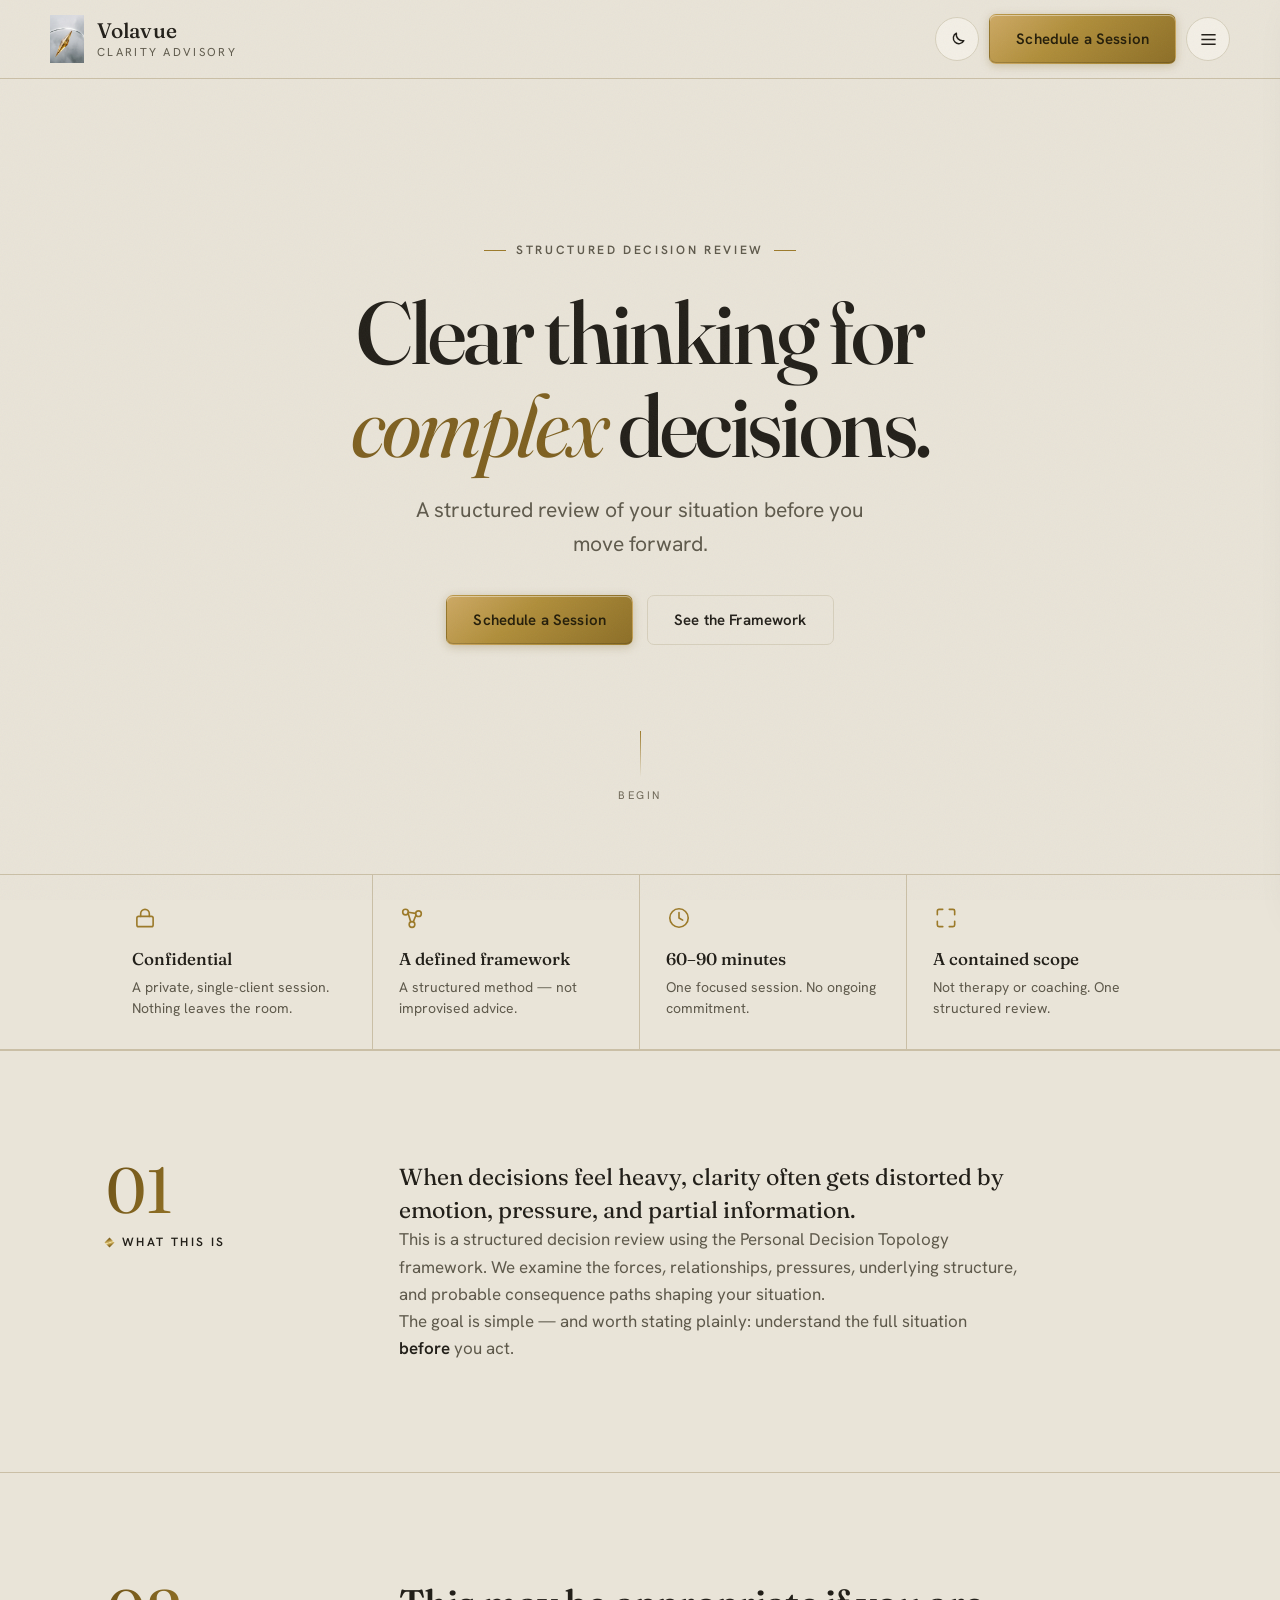
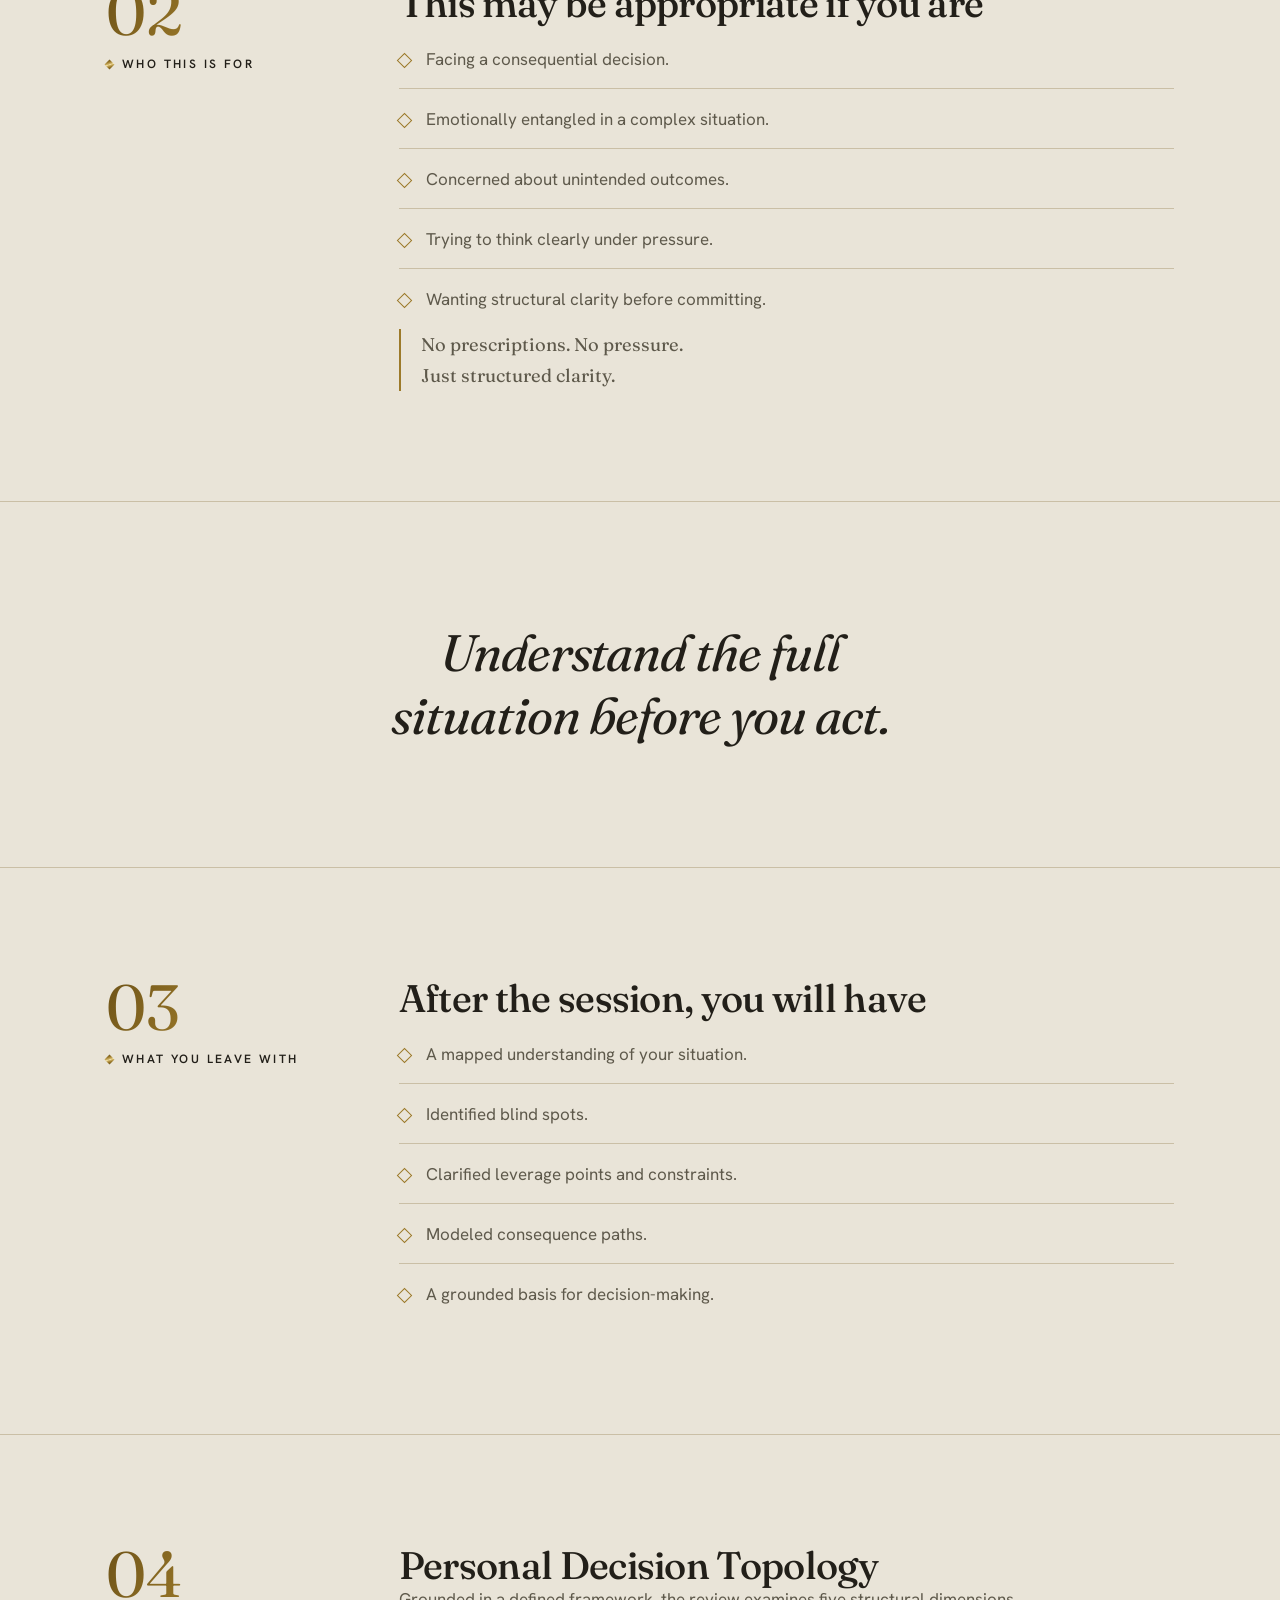
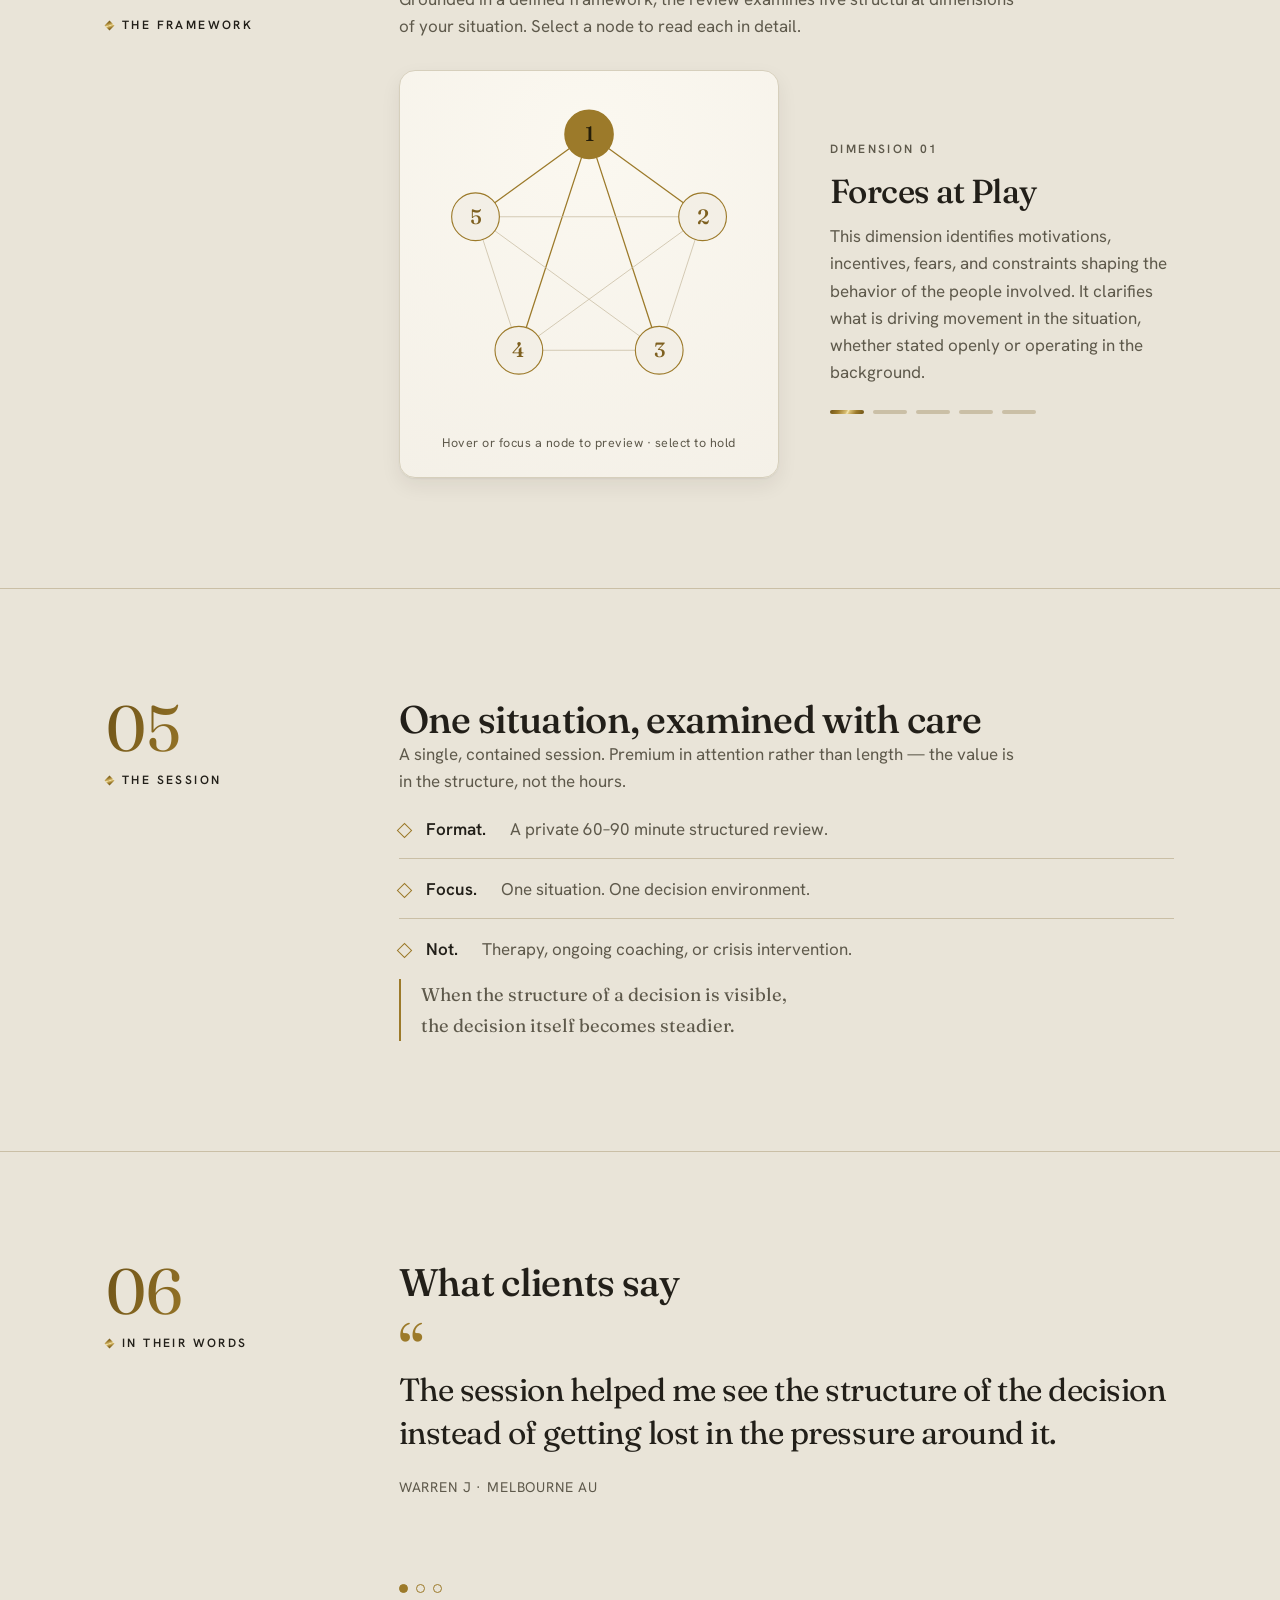
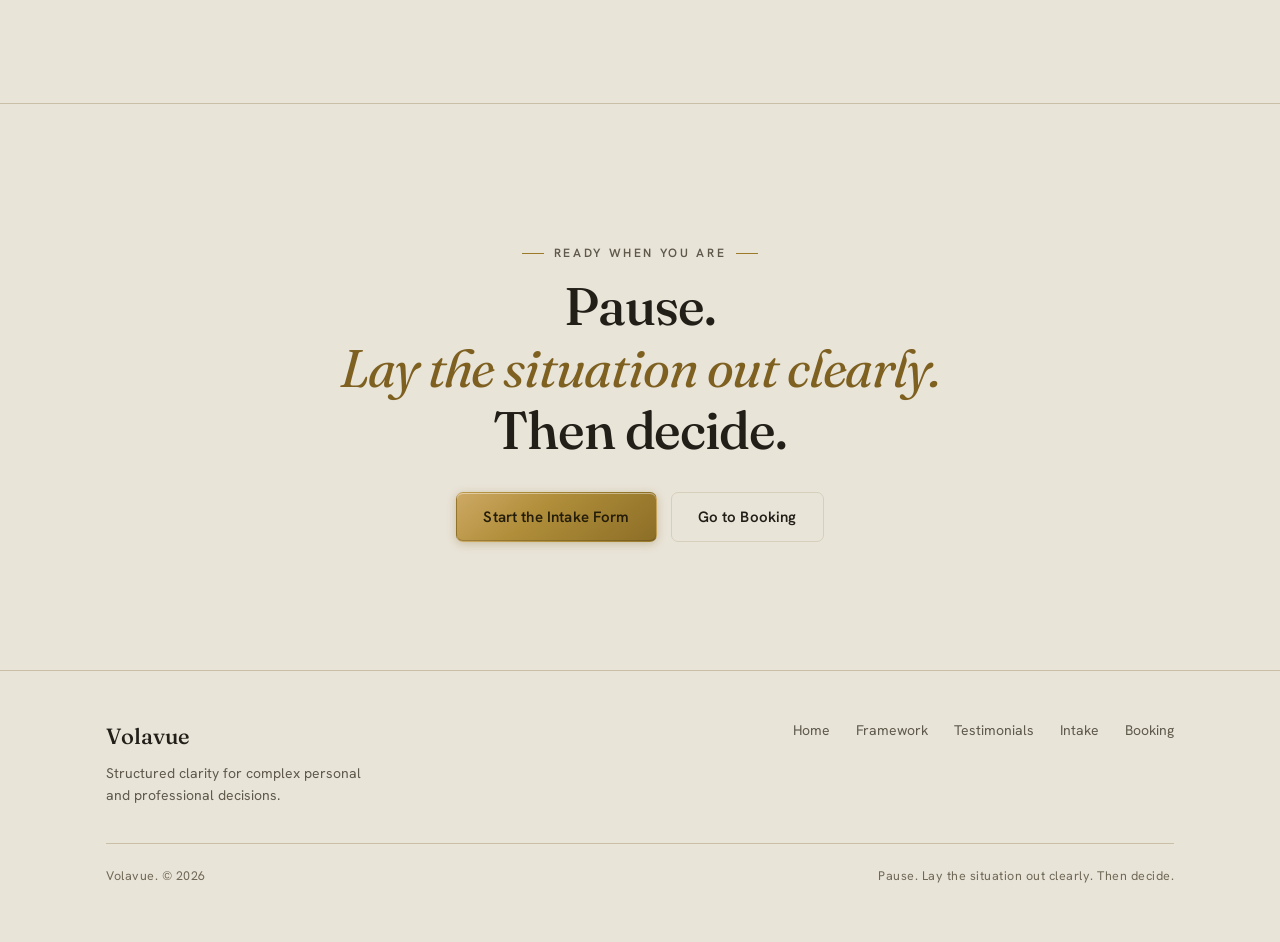
==== assets/index.html @ e668d0b6 "Add Volavue site with editorial-luxury redesign Static HTML/CSS/JS marketing and booking site for th" ====
<!DOCTYPE html>
<html lang="en">
<head>
<meta charset="utf-8">
<meta name="viewport" content="width=device-width, initial-scale=1">
<title>Volavue — Clarity advisory</title>
<meta name="description" content="A structured review of your situation before you move forward. Volavue applies the Personal Decision Topology framework to complex personal and professional decisions.">
<link rel="preconnect" href="https://fonts.googleapis.com">
<link rel="preconnect" href="https://fonts.gstatic.com" crossorigin>
<link href="https://fonts.googleapis.com/css2?family=Fraunces:ital,opsz,wght@0,9..144,400;0,9..144,500;0,9..144,600;1,9..144,400&family=Hanken+Grotesk:wght@400;500;600;700&display=swap" rel="stylesheet">
<script>document.documentElement.classList.add('js')</script>
<style>
/* ---- Design tokens ------------------------------------------------------ */
:root{
  --bg:#e9e4d8; --surface:#f3efe6; --surface-2:#fbf8f0;
  --text:#221f19; --muted:#5e594b; --soft:#6f6857;
  --border:#d6cfbc; --line:#cabfa6;
  --accent:#7e6020;
  --gold:#9c7a2a;
  --metal:linear-gradient(118deg,#6e5318 0%,#9c7a2a 24%,#d8bd72 47%,#f4e6af 52%,#d8bd72 57%,#9c7a2a 76%,#6e5318 100%);
  --btn:linear-gradient(140deg,#cda964 0%,#b08e3a 40%,#8c6e26 100%);
  --btn-text:#241d09;
  --ring:rgba(150,118,40,.6);
  --shadow:0 1px 2px rgba(40,33,15,.05),0 16px 40px rgba(40,33,15,.10);
  --shadow-sm:0 1px 2px rgba(40,33,15,.06),0 8px 20px rgba(40,33,15,.07);
}
:root.dark{
  --bg:#15140e; --surface:#1e1c14; --surface-2:#26231a;
  --text:#f0ebdd; --muted:#a79f8a; --soft:#7d7763;
  --border:#3a3526; --line:#332f22;
  --accent:#d9bd71;
  --gold:#cda85c;
  --metal:linear-gradient(118deg,#8a6a28 0%,#b9923a 22%,#e8cf8a 47%,#fbf3d4 52%,#e8cf8a 57%,#b9923a 78%,#8a6a28 100%);
  --btn:linear-gradient(140deg,#eccd86 0%,#c9a85a 42%,#a4843c 100%);
  --btn-text:#1b1607;
  --ring:rgba(222,184,98,.62);
  --shadow:0 1px 2px rgba(0,0,0,.32),0 18px 44px rgba(0,0,0,.46);
  --shadow-sm:0 1px 2px rgba(0,0,0,.3),0 10px 22px rgba(0,0,0,.34);
}

/* ---- Base -------------------------------------------------------------- */
*{box-sizing:border-box}
html{scroll-behavior:smooth}
main,.sec{scroll-margin-top:84px}
body{
  margin:0;background:var(--bg);color:var(--text);
  font-family:'Hanken Grotesk',system-ui,Arial,sans-serif;
  font-size:17px;line-height:1.6;-webkit-font-smoothing:antialiased;
  text-rendering:optimizeLegibility;overflow-x:hidden;
}
a{color:inherit;text-decoration:none}
button{font:inherit;color:inherit;cursor:pointer}
img,svg{display:block;max-width:100%}
::selection{background:rgba(156,122,42,.26)}

/* faint film-grain for depth */
body::after{
  content:"";position:fixed;inset:0;z-index:9999;pointer-events:none;opacity:.045;
  background-image:url("data:image/svg+xml;utf8,<svg xmlns='http://www.w3.org/2000/svg' width='160' height='160'><filter id='n'><feTurbulence type='fractalNoise' baseFrequency='0.82' numOctaves='2' stitchTiles='stitch'/></filter><rect width='100%25' height='100%25' filter='url(%23n)'/></svg>");
}

.wrap{max-width:1180px;margin:0 auto;padding:0 clamp(20px,5vw,56px)}
.measure{max-width:62ch}

/* ---- Type -------------------------------------------------------------- */
h1,h2,h3,.display{
  font-family:'Fraunces','Hanken Grotesk',Georgia,serif;
  font-weight:500;font-optical-sizing:auto;letter-spacing:-.018em;
  line-height:1.08;margin:0;
}
.eyebrow{
  font-size:12px;font-weight:600;letter-spacing:.22em;text-transform:uppercase;
  color:var(--muted);display:inline-flex;align-items:center;gap:10px;
}
.eyebrow::before{content:"";width:22px;height:1px;background:var(--gold)}
.eyebrow.center::after{content:"";width:22px;height:1px;background:var(--gold)}

/* metallic gold text — used only at display sizes (AA-safe by size) */
.metal{
  background:var(--metal);background-size:230% auto;
  -webkit-background-clip:text;background-clip:text;
  -webkit-text-fill-color:transparent;color:transparent;
  animation:sheen 8s linear infinite;
}
@keyframes sheen{to{background-position:230% center}}

/* ---- Header ------------------------------------------------------------ */
.hdr{
  position:sticky;top:0;z-index:50;
  background:var(--bg);
  background:color-mix(in srgb,var(--bg) 88%,transparent);
  backdrop-filter:blur(9px);-webkit-backdrop-filter:blur(9px);
  border-bottom:1px solid var(--line);
}
.hdr-in{display:flex;align-items:center;justify-content:space-between;gap:18px;padding:14px 0}
.brand{display:flex;align-items:center;gap:13px;min-width:0}
.brand img{width:34px;height:auto}
.brand-tx{display:flex;flex-direction:column;line-height:1}
.brand-tx b{font-family:'Fraunces',serif;font-weight:500;font-size:21px;letter-spacing:.005em}
.brand-tx span{font-size:11.5px;letter-spacing:.2em;text-transform:uppercase;color:var(--muted);margin-top:5px}
.nav{display:flex;align-items:center;gap:10px}
.icon-btn{
  width:44px;height:44px;border-radius:50%;border:1px solid var(--border);
  background:var(--surface);display:inline-grid;place-items:center;color:var(--text);
  transition:border-color .2s,background .2s,transform .2s;
}
.icon-btn:hover{border-color:var(--gold);transform:translateY(-1px)}
.icon-btn svg{width:19px;height:19px;stroke:currentColor;fill:none;stroke-width:1.8}

/* ---- Buttons ----------------------------------------------------------- */
.btn{
  display:inline-flex;align-items:center;justify-content:center;gap:9px;
  min-height:50px;padding:0 26px;border-radius:7px;font-size:15px;font-weight:600;
  letter-spacing:.01em;border:1px solid transparent;transition:transform .2s,box-shadow .2s,border-color .2s,background .2s;
}
.btn:active{transform:translateY(1px)}
.btn-gold{
  position:relative;overflow:hidden;background:var(--btn);color:var(--btn-text);
  box-shadow:0 2px 10px rgba(120,90,20,.28),inset 0 1px 0 rgba(255,255,255,.42),inset 0 -1px 0 rgba(0,0,0,.16);
}
.btn-gold:hover{transform:translateY(-2px);box-shadow:0 8px 22px rgba(120,90,20,.34),inset 0 1px 0 rgba(255,255,255,.5),inset 0 -1px 0 rgba(0,0,0,.18)}
.btn-gold::after{
  content:"";position:absolute;inset:0;
  background:linear-gradient(108deg,transparent 32%,rgba(255,255,255,.62) 48%,transparent 60%);
  transform:translateX(-130%);transition:transform .8s cubic-bezier(.2,.7,.2,1);
}
.btn-gold:hover::after{transform:translateX(130%)}
.btn-ghost{background:transparent;border-color:var(--border);color:var(--text)}
.btn-ghost:hover{border-color:var(--gold);transform:translateY(-2px);background:var(--surface)}

/* ---- Side menu --------------------------------------------------------- */
#overlay{position:fixed;inset:0;background:rgba(10,9,5,.46);z-index:60;opacity:0;visibility:hidden;transition:opacity .28s}
#overlay.on{opacity:1;visibility:visible}
#sideMenu{
  position:fixed;top:0;right:-340px;width:320px;max-width:86vw;height:100%;z-index:70;
  background:var(--surface);border-left:1px solid var(--border);box-shadow:var(--shadow);
  transition:right .32s cubic-bezier(.4,0,.15,1);padding:26px 28px;
}
#sideMenu.on{right:0}
.menu-top{display:flex;align-items:center;justify-content:space-between;margin-bottom:26px}
.menu-top b{font-family:'Fraunces',serif;font-weight:500;font-size:19px}
#sideMenu nav{display:flex;flex-direction:column}
#sideMenu nav a{
  font-family:'Fraunces',serif;font-size:21px;padding:13px 0;
  border-bottom:1px solid var(--line);transition:color .2s,padding-left .2s;
}
#sideMenu nav a:last-child{border-bottom:0}
#sideMenu nav a:hover{color:var(--accent);padding-left:8px}

/* ---- Hero -------------------------------------------------------------- */
.hero{text-align:center;padding:clamp(70px,12vw,150px) 0 clamp(40px,6vw,70px);position:relative}
.hero .eyebrow{margin-bottom:26px}
.hero h1{
  font-size:clamp(2rem,8vw,5.5rem);font-weight:500;letter-spacing:-.03em;line-height:1.05;
  max-width:15ch;margin:0 auto 22px;
}
.hero h1 em{font-style:italic;font-weight:400;color:var(--accent)}
.hero-sub{font-size:clamp(1.08rem,1.7vw,1.32rem);color:var(--muted);max-width:40ch;margin:0 auto 34px}
.actions{display:flex;gap:14px;justify-content:center;flex-wrap:wrap}
.scroll-cue{margin-top:clamp(46px,7vw,86px);display:flex;flex-direction:column;align-items:center;gap:10px;color:var(--soft)}
.scroll-cue span{font-size:11px;letter-spacing:.24em;text-transform:uppercase}
.scroll-cue i{width:1px;height:46px;background:linear-gradient(var(--gold),transparent)}

/* ---- Trust row --------------------------------------------------------- */
.trust{border-top:1px solid var(--line);border-bottom:1px solid var(--line)}
.trust-grid{display:grid;grid-template-columns:repeat(4,1fr)}
.trust-cell{padding:30px clamp(14px,2vw,26px);border-right:1px solid var(--line)}
.trust-cell:last-child{border-right:0}
.trust-cell svg{width:26px;height:26px;stroke:var(--gold);fill:none;stroke-width:1.5;stroke-linecap:round;stroke-linejoin:round;margin-bottom:14px}
.trust-cell b{display:block;font-family:'Fraunces',serif;font-weight:500;font-size:17px;margin-bottom:5px}
.trust-cell p{margin:0;font-size:14px;color:var(--muted);line-height:1.5}
.trust-cell:nth-child(2){transition-delay:.07s}
.trust-cell:nth-child(3){transition-delay:.14s}
.trust-cell:nth-child(4){transition-delay:.21s}

/* ---- Editorial sections ------------------------------------------------ */
.sec{border-top:1px solid var(--line);padding:clamp(56px,9vw,110px) 0}
.sec-grid{display:grid;grid-template-columns:minmax(0,216px) minmax(0,1fr);gap:clamp(28px,6vw,84px)}
.sec-head{position:relative}
.sec-num{font-family:'Fraunces',serif;font-size:clamp(3rem,5vw,4.3rem);font-weight:400;line-height:.9;display:block}
.sec-kicker{
  display:block;margin-top:14px;font-size:12px;font-weight:600;
  letter-spacing:.2em;text-transform:uppercase;color:var(--text);
}
.sec-kicker::before{content:"";display:inline-block;width:7px;height:7px;margin-right:9px;
  background:var(--metal);transform:rotate(45deg)}
.sec-body>*+*{margin-top:18px}
.sec-body h2{font-size:clamp(1.7rem,3vw,2.5rem);font-weight:500}
.sec-body p{color:var(--muted);margin:0}
.sec-body p.lead{font-size:clamp(1.15rem,1.9vw,1.45rem);color:var(--text);font-family:'Fraunces',serif;font-weight:400;line-height:1.4}
.sec-body strong{color:var(--text);font-weight:600}

/* list */
.dlist{list-style:none;margin:6px 0 0;padding:0;display:grid;gap:2px}
.dlist li{display:flex;gap:16px;padding:15px 0;border-bottom:1px solid var(--line);color:var(--muted)}
.dlist li:last-child{border-bottom:0}
.dlist li::before{
  content:"";flex:none;width:9px;height:9px;margin-top:9px;border:1px solid var(--gold);
  transform:rotate(45deg);
}
.note{
  margin-top:24px;font-family:'Fraunces',serif;font-size:1.15rem;line-height:1.7;
  color:var(--text);padding-left:20px;border-left:2px solid var(--gold);
}

/* pull quote */
.pull{border-top:1px solid var(--line);text-align:center;padding:clamp(60px,10vw,120px) 0}
.pull blockquote{
  font-family:'Fraunces',serif;font-weight:400;font-style:italic;
  font-size:clamp(1.8rem,4.4vw,3.2rem);line-height:1.22;letter-spacing:-.02em;
  max-width:18ch;margin:0 auto;
}

/* ---- Framework / topology --------------------------------------------- */
.fw{display:grid;grid-template-columns:1.05fr .95fr;gap:clamp(26px,4vw,56px);align-items:center;margin-top:30px}
.fw-stage{
  position:relative;border:1px solid var(--border);border-radius:16px;
  background:radial-gradient(120% 110% at 50% 18%,var(--surface-2),var(--surface));
  box-shadow:var(--shadow-sm);padding:14px;
}
.fw-stage svg{width:100%;height:auto}
.fw-hint{text-align:center;font-size:12.5px;color:var(--soft);letter-spacing:.04em;padding:4px 0 10px}

.vv-edge{stroke:var(--line);stroke-width:1;transition:stroke .25s,stroke-width .25s,opacity .25s}
.vv-edge.lit{stroke:var(--gold);stroke-width:1.6;opacity:1}
.vv-node{cursor:pointer;-webkit-tap-highlight-color:transparent}
.vv-node circle.disc{
  fill:var(--surface);stroke:var(--gold);stroke-width:1.4;
  transition:fill .25s,stroke-width .25s,transform .28s cubic-bezier(.34,1.4,.5,1);
  transform-box:fill-box;transform-origin:center;
}
.vv-node text{
  font-family:'Fraunces',serif;font-size:26px;font-weight:500;
  fill:var(--accent);transition:fill .25s;
}
.vv-node:hover circle.disc,.vv-node.preview circle.disc{stroke-width:2.4;transform:scale(1.08)}
.vv-node.active circle.disc{fill:var(--gold);stroke-width:2.4}
.vv-node.active text{fill:var(--btn-text)}
.vv-node:focus{outline:none}
.vv-node:focus-visible circle.ring{opacity:1}
.vv-node circle.ring{
  fill:none;stroke:var(--ring);stroke-width:1.4;stroke-dasharray:3 4;opacity:0;
  transition:opacity .2s;
}

.fw-panel{align-self:stretch;display:flex;flex-direction:column;justify-content:center}
.fw-panel .p-num{font-size:12px;font-weight:600;letter-spacing:.2em;text-transform:uppercase;color:var(--muted)}
.fw-panel h3{font-size:clamp(1.5rem,2.6vw,2.1rem);font-weight:500;margin:12px 0 14px}
.fw-panel p{color:var(--muted);margin:0}
.fw-fade{transition:opacity .3s,transform .3s}
.fw-fade.swap{opacity:0;transform:translateY(6px)}
.fw-dots{display:flex;gap:9px;margin-top:24px}
.fw-dots button{
  width:34px;height:4px;border-radius:2px;border:0;padding:0;background:var(--line);
  transition:background .25s;
}
.fw-dots button[aria-current="true"]{background:var(--metal)}

/* ---- Testimonials ------------------------------------------------------ */
.quote-wrap{margin-top:30px;position:relative;min-height:220px}
.tcard{position:absolute;inset:0;opacity:0;visibility:hidden;transition:opacity .6s;display:flex;flex-direction:column;justify-content:center}
.tcard.on{opacity:1;visibility:visible;position:relative}
.tmark{font-family:'Fraunces',serif;font-size:4.5rem;line-height:.5;height:34px;color:var(--gold)}
.tcard blockquote{
  font-family:'Fraunces',serif;font-weight:400;font-size:clamp(1.35rem,2.7vw,2rem);
  line-height:1.35;letter-spacing:-.015em;margin:0;
}
.tcard cite{display:block;margin-top:22px;font-style:normal;font-size:14px;
  letter-spacing:.06em;text-transform:uppercase;color:var(--muted)}
.tdots{display:flex;gap:8px;margin-top:30px}
.tdots button{width:9px;height:9px;border-radius:50%;border:1px solid var(--gold);background:transparent;padding:0;transition:background .25s}
.tdots button[aria-current="true"]{background:var(--gold)}

/* ---- Closing CTA ------------------------------------------------------- */
.close-cta{border-top:1px solid var(--line);text-align:center;padding:clamp(64px,11vw,128px) 0}
.close-cta .lines{font-family:'Fraunces',serif;font-size:clamp(1.9rem,4.6vw,3.3rem);line-height:1.18;font-weight:500;letter-spacing:-.022em;margin-bottom:30px}
.close-cta .lines span{display:block}
.close-cta .lines span:nth-child(2){color:var(--accent);font-style:italic;font-weight:400}

/* ---- Footer ------------------------------------------------------------ */
.ft{border-top:1px solid var(--line);padding:48px 0 56px}
.ft-grid{display:flex;justify-content:space-between;gap:30px;flex-wrap:wrap;align-items:flex-start}
.ft-brand b{font-family:'Fraunces',serif;font-weight:500;font-size:22px}
.ft-brand p{margin:8px 0 0;color:var(--muted);font-size:14px;max-width:34ch}
.ft-nav{display:flex;gap:26px;flex-wrap:wrap}
.ft-nav a{font-size:14px;color:var(--muted);transition:color .2s}
.ft-nav a:hover{color:var(--accent)}
.ft-base{margin-top:36px;padding-top:22px;border-top:1px solid var(--line);
  display:flex;justify-content:space-between;gap:14px;flex-wrap:wrap;font-size:12.5px;color:var(--soft);letter-spacing:.04em}

/* ---- Reveal animation -------------------------------------------------- */
.js .reveal{opacity:0;transform:translateY(20px);transition:opacity .8s ease,transform .8s cubic-bezier(.2,.7,.2,1)}
.js .reveal.in{opacity:1;transform:none}
@keyframes rise{from{opacity:0;transform:translateY(18px)}to{opacity:1;transform:none}}
.hero .eyebrow,.hero h1,.hero-sub,.hero .actions,.hero .scroll-cue{animation:rise .9s both}
.hero h1{animation-delay:.08s}
.hero-sub{animation-delay:.16s}
.hero .actions{animation-delay:.24s}
.hero .scroll-cue{animation-delay:.4s}

/* ---- Responsive -------------------------------------------------------- */
@media (max-width:860px){
  .sec-grid{grid-template-columns:1fr;gap:22px}
  .sec-num{font-size:3.2rem}
  .trust-grid{grid-template-columns:1fr 1fr}
  .trust-cell:nth-child(2){border-right:0}
  .trust-cell:nth-child(1),.trust-cell:nth-child(2){border-bottom:1px solid var(--line)}
  .fw{grid-template-columns:1fr;gap:8px}
}
@media (max-width:540px){
  body{font-size:16px}
  .trust-grid{grid-template-columns:1fr}
  .trust-cell{border-right:0;border-bottom:1px solid var(--line)}
  .trust-cell:last-child{border-bottom:0}
}

/* ---- Reduced motion ---------------------------------------------------- */
@media (max-width:640px){
  .hdr .btn-gold{display:none}
}

@media (prefers-reduced-motion:reduce){
  html{scroll-behavior:auto}
  *,*::before,*::after{animation-duration:.001ms!important;animation-iteration-count:1!important;transition-duration:.001ms!important}
  .reveal{opacity:1!important;transform:none!important}
  .metal{animation:none}
}
</style>
</head>
<body>

<header class="hdr">
  <div class="wrap hdr-in">
    <a class="brand" href="#top" aria-label="Volavue home">
      <img src="volavuelogo.png" alt="">
      <span class="brand-tx"><b>Volavue</b><span>Clarity advisory</span></span>
    </a>
    <nav class="nav">
      <button class="icon-btn" id="themeToggle" type="button" aria-label="Toggle light and dark mode">
        <svg id="themeIcon" viewBox="0 0 24 24" aria-hidden="true"></svg>
      </button>
      <a class="btn btn-gold" href="booking.html">Schedule a Session</a>
      <button class="icon-btn" id="menuToggle" type="button" aria-label="Open menu" aria-expanded="false">
        <svg viewBox="0 0 24 24" aria-hidden="true"><path d="M3 6h18M3 12h18M3 18h18"/></svg>
      </button>
    </nav>
  </div>
</header>

<div id="overlay"></div>
<aside id="sideMenu" aria-label="Site menu" aria-hidden="true">
  <div class="menu-top">
    <b>Menu</b>
    <button class="icon-btn" id="menuClose" type="button" aria-label="Close menu">
      <svg viewBox="0 0 24 24" aria-hidden="true"><path d="M6 6l12 12M18 6L6 18"/></svg>
    </button>
  </div>
  <nav>
    <a href="#top">Home</a>
    <a href="#framework">Framework</a>
    <a href="#testimonials">Testimonials</a>
    <a href="intake.html">Intake</a>
    <a href="booking.html">Booking</a>
  </nav>
</aside>

<main id="top">

  <!-- Hero -->
  <section class="hero">
    <div class="wrap">
      <p class="eyebrow center">Structured decision review</p>
      <h1>Clear thinking for <em>complex</em> decisions.</h1>
      <p class="hero-sub">A structured review of your situation before you move forward.</p>
      <div class="actions">
        <a class="btn btn-gold" href="booking.html">Schedule a Session</a>
        <a class="btn btn-ghost" href="#framework">See the Framework</a>
      </div>
      <div class="scroll-cue" aria-hidden="true"><i></i><span>Begin</span></div>
    </div>
  </section>

  <!-- Trust row -->
  <section class="trust">
    <div class="wrap">
      <div class="trust-grid">
        <div class="trust-cell reveal">
          <svg viewBox="0 0 24 24" aria-hidden="true"><rect x="4.5" y="10.5" width="15" height="9.5" rx="1.6"/><path d="M8 10.5V8a4 4 0 0 1 8 0v2.5"/></svg>
          <b>Confidential</b>
          <p>A private, single-client session. Nothing leaves the room.</p>
        </div>
        <div class="trust-cell reveal">
          <svg viewBox="0 0 24 24" aria-hidden="true"><circle cx="6" cy="6.5" r="2.6"/><circle cx="18" cy="8" r="2.6"/><circle cx="12" cy="18" r="2.6"/><path d="M8.4 7.6 10.8 15.4M15.6 9.4 13.2 15.6M8.5 6.7l6.7 1"/></svg>
          <b>A defined framework</b>
          <p>A structured method — not improvised advice.</p>
        </div>
        <div class="trust-cell reveal">
          <svg viewBox="0 0 24 24" aria-hidden="true"><circle cx="12" cy="12" r="8.5"/><path d="M12 7v5l3.4 2"/></svg>
          <b>60–90 minutes</b>
          <p>One focused session. No ongoing commitment.</p>
        </div>
        <div class="trust-cell reveal">
          <svg viewBox="0 0 24 24" aria-hidden="true"><path d="M9 4H5.5A1.5 1.5 0 0 0 4 5.5V9M15 4h3.5A1.5 1.5 0 0 1 20 5.5V9M9 20H5.5A1.5 1.5 0 0 1 4 18.5V15M15 20h3.5a1.5 1.5 0 0 0 1.5-1.5V15"/></svg>
          <b>A contained scope</b>
          <p>Not therapy or coaching. One structured review.</p>
        </div>
      </div>
    </div>
  </section>

  <!-- 01 What this is -->
  <section class="sec">
    <div class="wrap sec-grid">
      <div class="sec-head reveal">
        <span class="sec-num metal">01</span>
        <span class="sec-kicker">What this is</span>
      </div>
      <div class="sec-body reveal measure">
        <p class="lead">When decisions feel heavy, clarity often gets distorted by emotion, pressure, and partial information.</p>
        <p>This is a structured decision review using the Personal Decision Topology framework. We examine the forces, relationships, pressures, underlying structure, and probable consequence paths shaping your situation.</p>
        <p>The goal is simple — and worth stating plainly: understand the full situation <strong>before</strong> you act.</p>
      </div>
    </div>
  </section>

  <!-- 02 Who this is for -->
  <section class="sec">
    <div class="wrap sec-grid">
      <div class="sec-head reveal">
        <span class="sec-num metal">02</span>
        <span class="sec-kicker">Who this is for</span>
      </div>
      <div class="sec-body reveal">
        <h2>This may be appropriate if you are</h2>
        <ul class="dlist">
          <li>Facing a consequential decision.</li>
          <li>Emotionally entangled in a complex situation.</li>
          <li>Concerned about unintended outcomes.</li>
          <li>Trying to think clearly under pressure.</li>
          <li>Wanting structural clarity before committing.</li>
        </ul>
        <p class="note">No prescriptions. No pressure.<br>Just structured clarity.</p>
      </div>
    </div>
  </section>

  <!-- Pull quote -->
  <section class="pull">
    <div class="wrap">
      <blockquote class="reveal">Understand the full situation before you act.</blockquote>
    </div>
  </section>

  <!-- 03 What you leave with -->
  <section class="sec">
    <div class="wrap sec-grid">
      <div class="sec-head reveal">
        <span class="sec-num metal">03</span>
        <span class="sec-kicker">What you leave with</span>
      </div>
      <div class="sec-body reveal">
        <h2>After the session, you will have</h2>
        <ul class="dlist">
          <li>A mapped understanding of your situation.</li>
          <li>Identified blind spots.</li>
          <li>Clarified leverage points and constraints.</li>
          <li>Modeled consequence paths.</li>
          <li>A grounded basis for decision-making.</li>
        </ul>
      </div>
    </div>
  </section>

  <!-- 04 Framework -->
  <section class="sec" id="framework">
    <div class="wrap sec-grid">
      <div class="sec-head reveal">
        <span class="sec-num metal">04</span>
        <span class="sec-kicker">The framework</span>
      </div>
      <div class="sec-body reveal">
        <h2>Personal Decision Topology</h2>
        <p class="measure">Grounded in a defined framework, the review examines five structural dimensions of your situation. Select a node to read each in detail.</p>

        <div class="fw">
          <div class="fw-stage">
            <svg viewBox="0 0 440 432" role="group" aria-label="The five dimensions of Personal Decision Topology. Use arrow keys to move between nodes, Enter to select.">
              <g id="vvEdges" stroke-linecap="round">
                <line class="vv-edge" data-a="1" data-b="2" x1="220" y1="62" x2="362.7" y2="165.6"/>
                <line class="vv-edge" data-a="1" data-b="3" x1="220" y1="62" x2="308.2" y2="333.4"/>
                <line class="vv-edge" data-a="1" data-b="4" x1="220" y1="62" x2="131.8" y2="333.4"/>
                <line class="vv-edge" data-a="1" data-b="5" x1="220" y1="62" x2="77.3" y2="165.6"/>
                <line class="vv-edge" data-a="2" data-b="3" x1="362.7" y1="165.6" x2="308.2" y2="333.4"/>
                <line class="vv-edge" data-a="2" data-b="4" x1="362.7" y1="165.6" x2="131.8" y2="333.4"/>
                <line class="vv-edge" data-a="2" data-b="5" x1="362.7" y1="165.6" x2="77.3" y2="165.6"/>
                <line class="vv-edge" data-a="3" data-b="4" x1="308.2" y1="333.4" x2="131.8" y2="333.4"/>
                <line class="vv-edge" data-a="3" data-b="5" x1="308.2" y1="333.4" x2="77.3" y2="165.6"/>
                <line class="vv-edge" data-a="4" data-b="5" x1="131.8" y1="333.4" x2="77.3" y2="165.6"/>
              </g>
              <g id="vvNodes" font-family="Fraunces" text-anchor="middle">
                <g class="vv-node" data-i="1" tabindex="0" role="button" aria-label="Dimension 1, Forces at Play">
                  <circle class="ring" cx="220" cy="62" r="38"/><circle class="disc" cx="220" cy="62" r="30"/><text x="220" y="71">1</text>
                </g>
                <g class="vv-node" data-i="2" tabindex="0" role="button" aria-label="Dimension 2, Relational Dynamics">
                  <circle class="ring" cx="362.7" cy="165.6" r="38"/><circle class="disc" cx="362.7" cy="165.6" r="30"/><text x="362.7" y="174.6">2</text>
                </g>
                <g class="vv-node" data-i="3" tabindex="0" role="button" aria-label="Dimension 3, Active Pressures">
                  <circle class="ring" cx="308.2" cy="333.4" r="38"/><circle class="disc" cx="308.2" cy="333.4" r="30"/><text x="308.2" y="342.4">3</text>
                </g>
                <g class="vv-node" data-i="4" tabindex="0" role="button" aria-label="Dimension 4, Underlying Structure">
                  <circle class="ring" cx="131.8" cy="333.4" r="38"/><circle class="disc" cx="131.8" cy="333.4" r="30"/><text x="131.8" y="342.4">4</text>
                </g>
                <g class="vv-node" data-i="5" tabindex="0" role="button" aria-label="Dimension 5, Probable Consequence Paths">
                  <circle class="ring" cx="77.3" cy="165.6" r="38"/><circle class="disc" cx="77.3" cy="165.6" r="30"/><text x="77.3" y="174.6">5</text>
                </g>
              </g>
            </svg>
            <p class="fw-hint">Hover or focus a node to preview · select to hold</p>
          </div>

          <div class="fw-panel">
            <div class="fw-fade" id="fwFade" aria-live="polite">
              <span class="p-num" id="fwNum">Dimension 01</span>
              <h3 id="fwName">Forces at Play</h3>
              <p id="fwText">This dimension identifies motivations, incentives, fears, and constraints shaping the behavior of the people involved. It clarifies what is driving movement in the situation, whether stated openly or operating in the background.</p>
            </div>
            <div class="fw-dots" id="fwDots" aria-label="Choose a dimension"></div>
          </div>
        </div>
      </div>
    </div>
  </section>

  <!-- 05 The session -->
  <section class="sec">
    <div class="wrap sec-grid">
      <div class="sec-head reveal">
        <span class="sec-num metal">05</span>
        <span class="sec-kicker">The session</span>
      </div>
      <div class="sec-body reveal">
        <h2>One situation, examined with care</h2>
        <p class="measure">A single, contained session. Premium in attention rather than length — the value is in the structure, not the hours.</p>
        <ul class="dlist">
          <li><strong>Format.</strong>&nbsp; A private 60–90 minute structured review.</li>
          <li><strong>Focus.</strong>&nbsp; One situation. One decision environment.</li>
          <li><strong>Not.</strong>&nbsp; Therapy, ongoing coaching, or crisis intervention.</li>
        </ul>
        <p class="note">When the structure of a decision is visible,<br>the decision itself becomes steadier.</p>
      </div>
    </div>
  </section>

  <!-- Testimonials -->
  <section class="sec" id="testimonials">
    <div class="wrap sec-grid">
      <div class="sec-head reveal">
        <span class="sec-num metal">06</span>
        <span class="sec-kicker">In their words</span>
      </div>
      <div class="sec-body reveal">
        <h2>What clients say</h2>
        <div class="quote-wrap" id="tWrap">
          <div class="tcard on">
            <div class="tmark" aria-hidden="true">&ldquo;</div>
            <blockquote>The session helped me see the structure of the decision instead of getting lost in the pressure around it.</blockquote>
            <cite>Warren J · Melbourne AU</cite>
          </div>
          <div class="tcard">
            <div class="tmark" aria-hidden="true">&ldquo;</div>
            <blockquote>Clear, calm, and surprisingly practical. I left with a much better sense of what mattered.</blockquote>
            <cite>Ava M · Sydney AU</cite>
          </div>
          <div class="tcard">
            <div class="tmark" aria-hidden="true">&ldquo;</div>
            <blockquote>It gave me the clarity I needed to move forward with confidence.</blockquote>
            <cite>Daniel R · Melbourne AU</cite>
          </div>
        </div>
        <div class="tdots" id="tDots" aria-label="Testimonials"></div>
      </div>
    </div>
  </section>

  <!-- Closing CTA -->
  <section class="close-cta">
    <div class="wrap">
      <p class="eyebrow center reveal">Ready when you are</p>
      <div class="lines reveal">
        <span>Pause.</span>
        <span>Lay the situation out clearly.</span>
        <span>Then decide.</span>
      </div>
      <div class="actions reveal">
        <a class="btn btn-gold" href="intake.html">Start the Intake Form</a>
        <a class="btn btn-ghost" href="booking.html">Go to Booking</a>
      </div>
    </div>
  </section>

</main>

<footer class="ft">
  <div class="wrap">
    <div class="ft-grid">
      <div class="ft-brand">
        <b>Volavue</b>
        <p>Structured clarity for complex personal and professional decisions.</p>
      </div>
      <nav class="ft-nav">
        <a href="#top">Home</a>
        <a href="#framework">Framework</a>
        <a href="#testimonials">Testimonials</a>
        <a href="intake.html">Intake</a>
        <a href="booking.html">Booking</a>
      </nav>
    </div>
    <div class="ft-base">
      <span>Volavue. &copy; 2026</span>
      <span>Pause. Lay the situation out clearly. Then decide.</span>
    </div>
  </div>
</footer>

<script>
/* ---- Theme ------------------------------------------------------------- */
(function(){
  var root=document.documentElement,btn=document.getElementById('themeToggle'),icon=document.getElementById('themeIcon');
  var sun='<g fill="none" stroke="currentColor" stroke-width="1.8" stroke-linecap="round"><circle cx="12" cy="12" r="4.2"/><path d="M12 2.5v2.6M12 18.9v2.6M21.5 12h-2.6M5.1 12H2.5M18.7 5.3l-1.8 1.8M7.1 16.9l-1.8 1.8M18.7 18.7l-1.8-1.8M7.1 7.1 5.3 5.3"/></g>';
  var moon='<path fill="none" stroke="currentColor" stroke-width="1.8" stroke-linejoin="round" d="M20 13.4A8 8 0 0 1 10.6 4 7 7 0 1 0 20 13.4Z"/>';
  function set(mode){var d=mode==='dark';root.classList.toggle('dark',d);if(icon)icon.innerHTML=d?sun:moon;if(btn)btn.setAttribute('aria-label',d?'Switch to light mode':'Switch to dark mode');}
  var mq=window.matchMedia('(prefers-color-scheme: dark)');
  set(mq.matches?'dark':'light');
  mq.addEventListener('change',function(e){set(e.matches?'dark':'light');});
  btn&&btn.addEventListener('click',function(){set(root.classList.contains('dark')?'light':'dark');});
})();

/* ---- Side menu --------------------------------------------------------- */
(function(){
  var open=document.getElementById('menuToggle'),close=document.getElementById('menuClose'),
      menu=document.getElementById('sideMenu'),ov=document.getElementById('overlay');
  function show(o){
    menu.classList.toggle('on',o);ov.classList.toggle('on',o);
    menu.setAttribute('aria-hidden',o?'false':'true');
    open.setAttribute('aria-expanded',o?'true':'false');
    if(o)close.focus();else open.focus();
  }
  open.addEventListener('click',function(){show(true);});
  close.addEventListener('click',function(){show(false);});
  ov.addEventListener('click',function(){show(false);});
  menu.querySelectorAll('a').forEach(function(a){a.addEventListener('click',function(){show(false);});});
  document.addEventListener('keydown',function(e){if(e.key==='Escape'&&menu.classList.contains('on'))show(false);});
})();

/* ---- Interactive topology --------------------------------------------- */
(function(){
  var DIMS=[
    {n:'01',name:'Forces at Play',text:'This dimension identifies motivations, incentives, fears, and constraints shaping the behavior of the people involved. It clarifies what is driving movement in the situation, whether stated openly or operating in the background.'},
    {n:'02',name:'Relational Dynamics',text:'This dimension examines the structure between people: dependencies, asymmetries, obligations, alignments, and recurring patterns. It helps show where leverage, friction, or distortion may be entering the decision environment.'},
    {n:'03',name:'Active Pressures',text:'This dimension looks at present-tense pressures affecting judgment and timing. These can include financial strain, deadlines, social expectations, emotional intensity, or external demands that compress the decision space.'},
    {n:'04',name:'Underlying Structure',text:'This dimension focuses on what is not immediately visible but materially influential. It may include unspoken incentives, hidden conflicts, identity tensions, or systemic arrangements that shape outcomes beneath the surface.'},
    {n:'05',name:'Probable Consequence Paths',text:'This dimension models how different choices are likely to unfold over time. It is used to clarify second-order effects, irreversible thresholds, and feedback loops before action is taken.'}
  ];
  var nodes=[].slice.call(document.querySelectorAll('.vv-node'));
  var edges=[].slice.call(document.querySelectorAll('.vv-edge'));
  var fade=document.getElementById('fwFade'),numEl=document.getElementById('fwNum'),
      nameEl=document.getElementById('fwName'),textEl=document.getElementById('fwText'),
      dotWrap=document.getElementById('fwDots');
  if(!nodes.length)return;
  var selected=1;

  function paint(i){
    nodes.forEach(function(g){
      var k=+g.dataset.i;
      g.classList.toggle('active',k===selected);
      g.classList.toggle('preview',k===i&&k!==selected);
      g.setAttribute('aria-pressed',k===selected?'true':'false');
    });
    edges.forEach(function(e){
      var on=(+e.dataset.a===i||+e.dataset.b===i);
      e.classList.toggle('lit',on);
    });
    [].slice.call(dotWrap.children).forEach(function(b,idx){
      b.setAttribute('aria-current',idx+1===selected?'true':'false');
    });
  }
  var pend;
  function render(i){
    var d=DIMS[i-1];
    fade.classList.add('swap');
    clearTimeout(pend);
    pend=setTimeout(function(){
      numEl.textContent='Dimension '+d.n;
      nameEl.textContent=d.name;
      textEl.textContent=d.text;
      fade.classList.remove('swap');
    },170);
  }
  function preview(i){paint(i);render(i);}
  function revert(){paint(selected);render(selected);}
  function select(i){selected=i;paint(selected);render(selected);}

  nodes.forEach(function(g){
    var i=+g.dataset.i;
    g.addEventListener('pointerenter',function(){if(matchMedia('(hover:hover)').matches)preview(i);});
    g.addEventListener('pointerleave',function(){if(matchMedia('(hover:hover)').matches)revert();});
    g.addEventListener('focus',function(){preview(i);});
    g.addEventListener('blur',function(){revert();});
    g.addEventListener('click',function(){select(i);});
    g.addEventListener('keydown',function(e){
      if(e.key==='Enter'||e.key===' '){e.preventDefault();select(i);}
      else if(e.key==='ArrowRight'||e.key==='ArrowDown'){e.preventDefault();nodes[i%5].focus();}
      else if(e.key==='ArrowLeft'||e.key==='ArrowUp'){e.preventDefault();nodes[(i+3)%5].focus();}
    });
  });

  DIMS.forEach(function(d,idx){
    var b=document.createElement('button');
    b.type='button';
    b.setAttribute('aria-label','Dimension '+d.n+', '+d.name);
    b.addEventListener('click',function(){select(idx+1);nodes[idx].focus();});
    dotWrap.appendChild(b);
  });

  numEl.textContent='Dimension '+DIMS[0].n;
  nameEl.textContent=DIMS[0].name;
  textEl.textContent=DIMS[0].text;
  paint(selected);
})();

/* ---- Testimonials carousel -------------------------------------------- */
(function(){
  var cards=[].slice.call(document.querySelectorAll('#tWrap .tcard')),
      dots=document.getElementById('tDots');
  if(!cards.length)return;
  var i=0,timer;
  function go(n){
    cards[i].classList.remove('on');
    i=(n+cards.length)%cards.length;
    cards[i].classList.add('on');
    [].slice.call(dots.children).forEach(function(d,x){d.setAttribute('aria-current',x===i?'true':'false');});
  }
  cards.forEach(function(_,x){
    var b=document.createElement('button');
    b.type='button';b.setAttribute('aria-label','Testimonial '+(x+1));
    b.addEventListener('click',function(){go(x);reset();});
    dots.appendChild(b);
  });
  dots.firstChild.setAttribute('aria-current','true');
  function reset(){clearInterval(timer);timer=setInterval(function(){go(i+1);},6500);}
  if(!matchMedia('(prefers-reduced-motion: reduce)').matches)reset();
})();

/* ---- Scroll reveal ----------------------------------------------------- */
(function(){
  var els=[].slice.call(document.querySelectorAll('.reveal'));
  if(matchMedia('(prefers-reduced-motion: reduce)').matches||!('IntersectionObserver'in window)){
    els.forEach(function(e){e.classList.add('in');});return;
  }
  var io=new IntersectionObserver(function(ents){
    ents.forEach(function(en){if(en.isIntersecting){en.target.classList.add('in');io.unobserve(en.target);}});
  },{threshold:.12,rootMargin:'0px 0px -8% 0px'});
  els.forEach(function(e){io.observe(e);});
})();
</script>
</body>
</html>
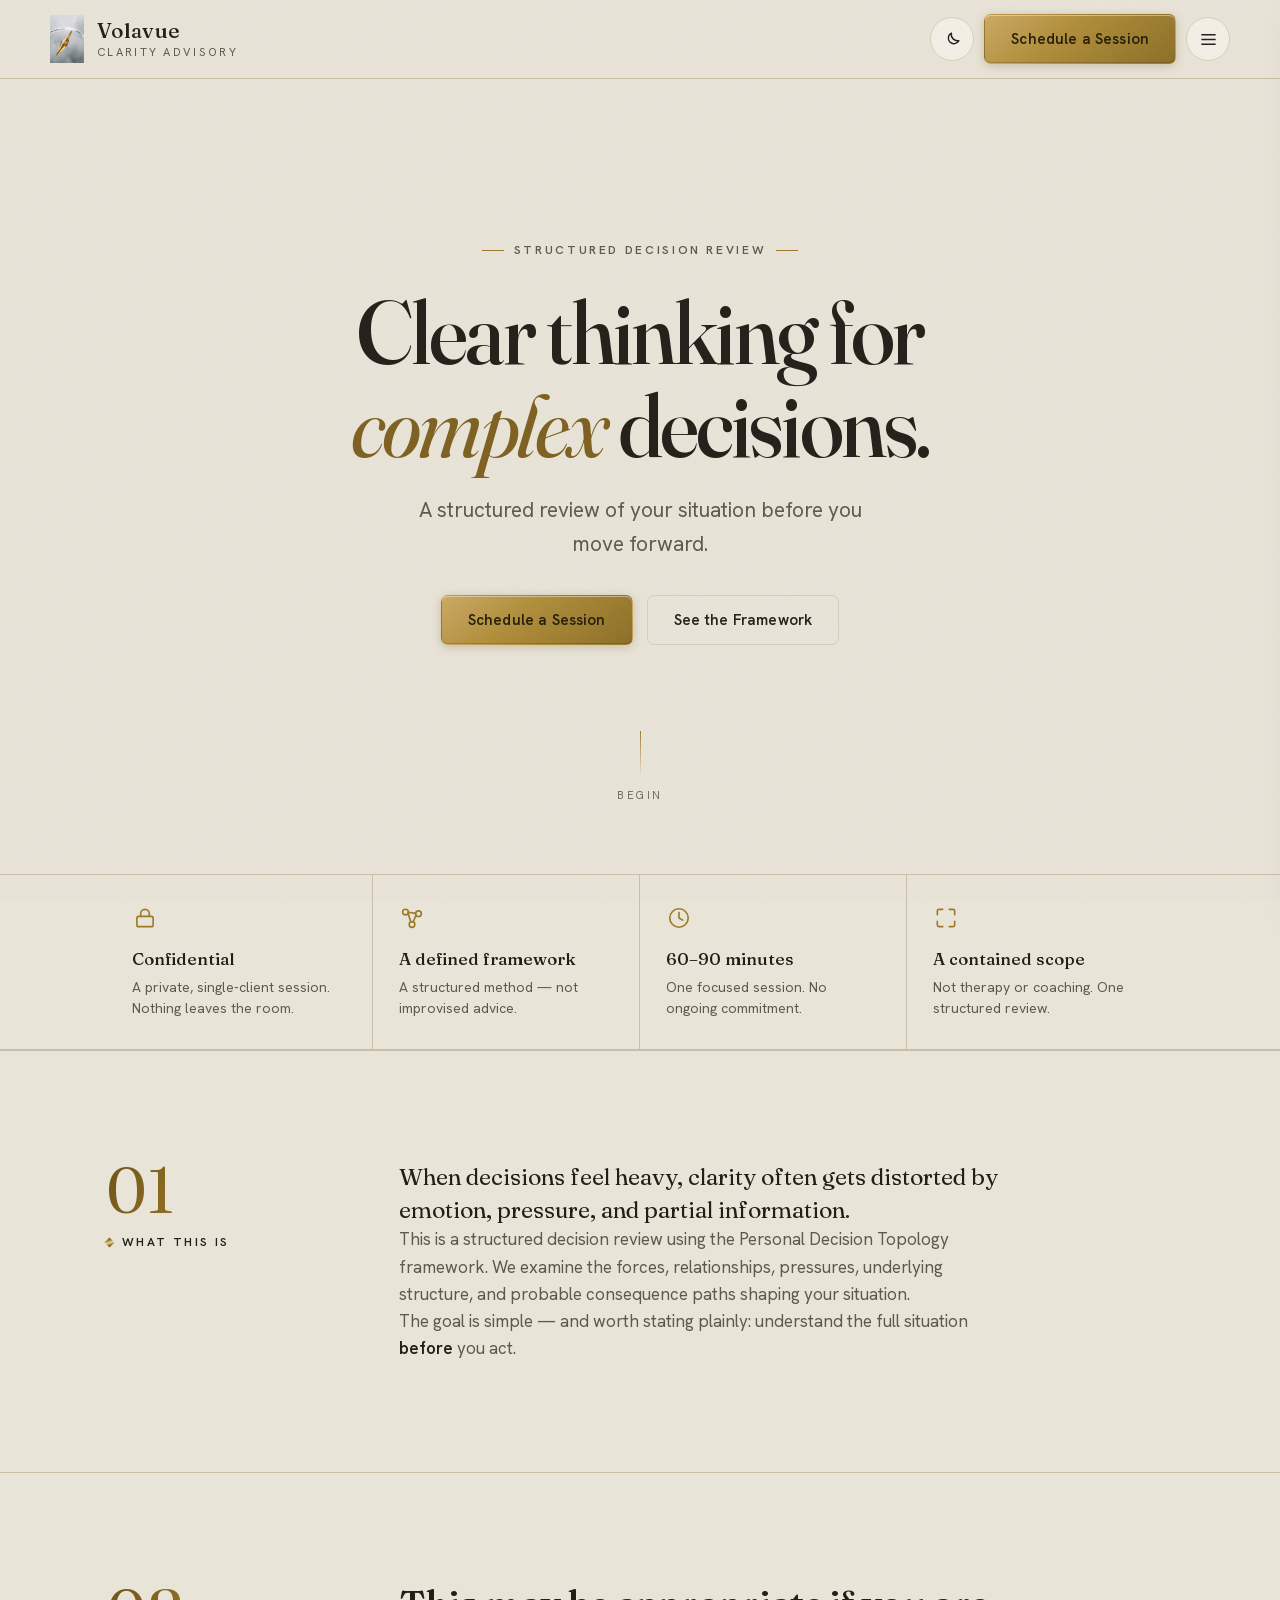
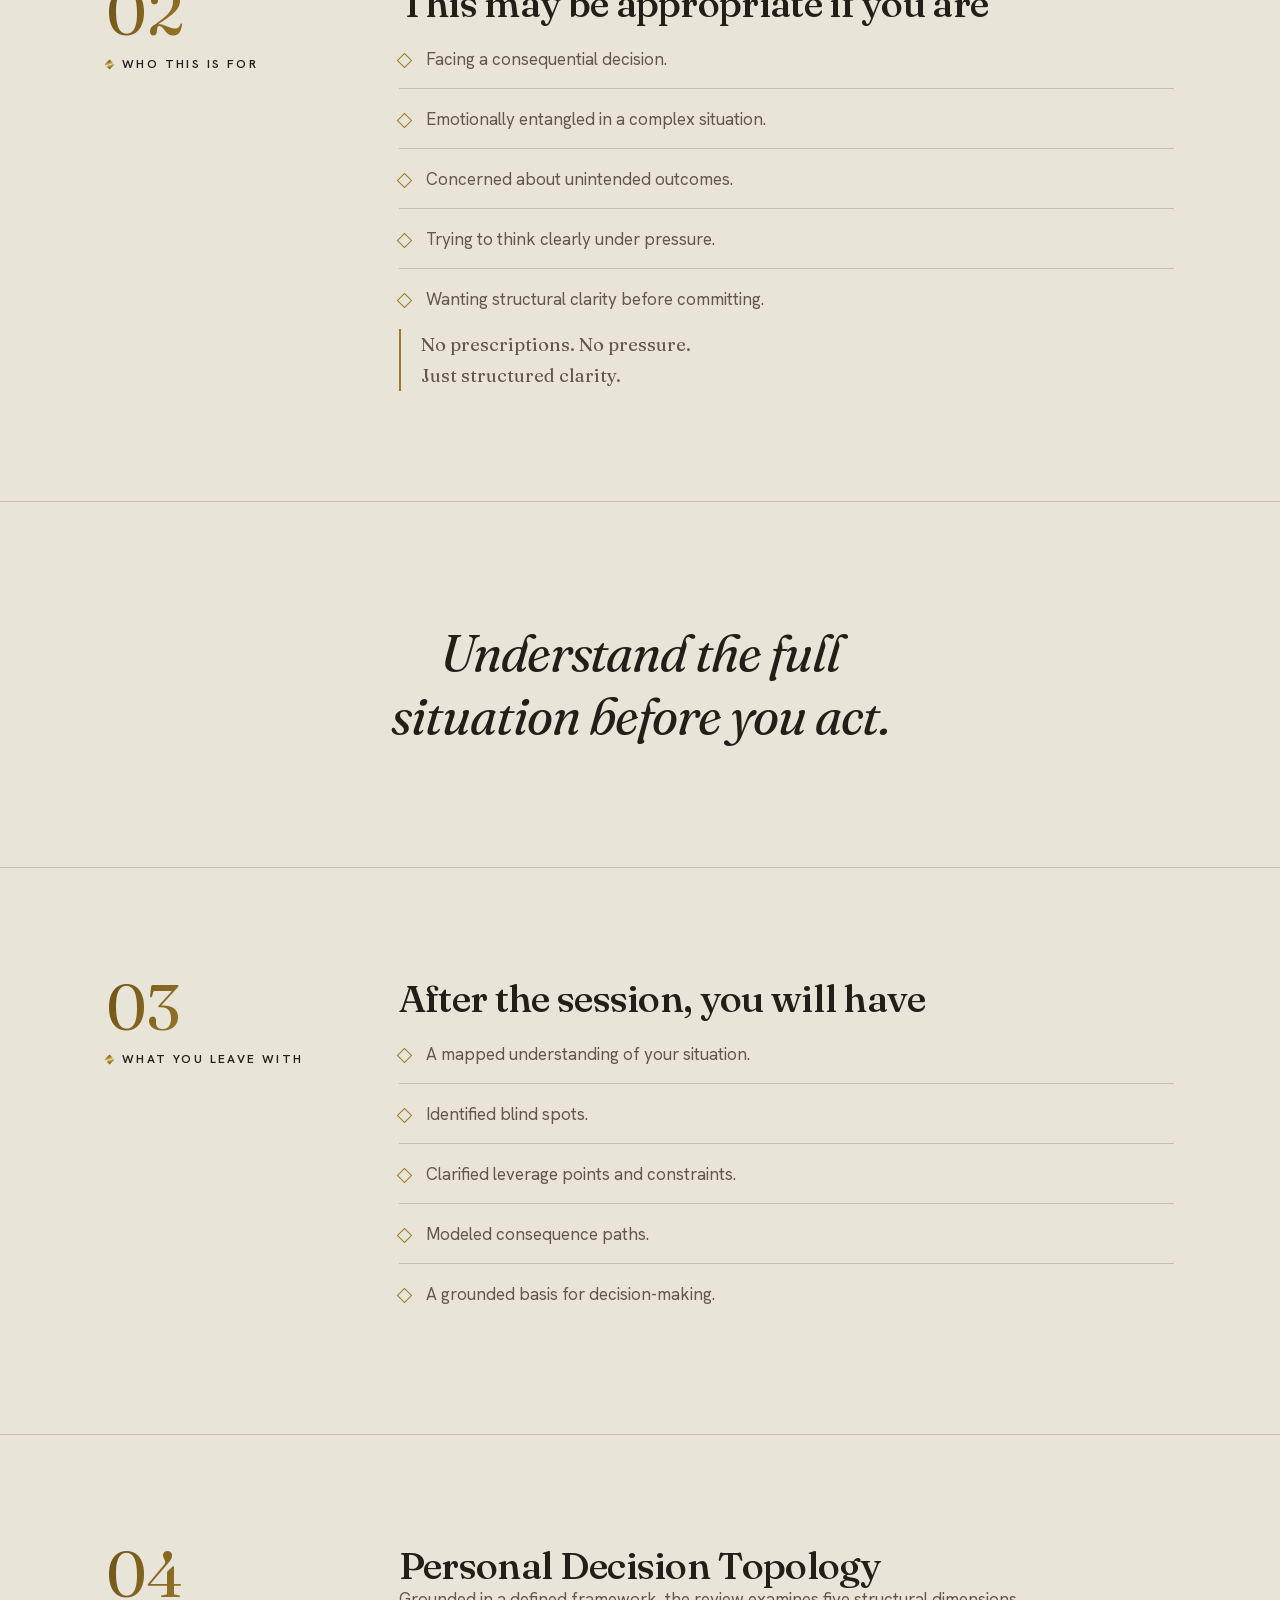
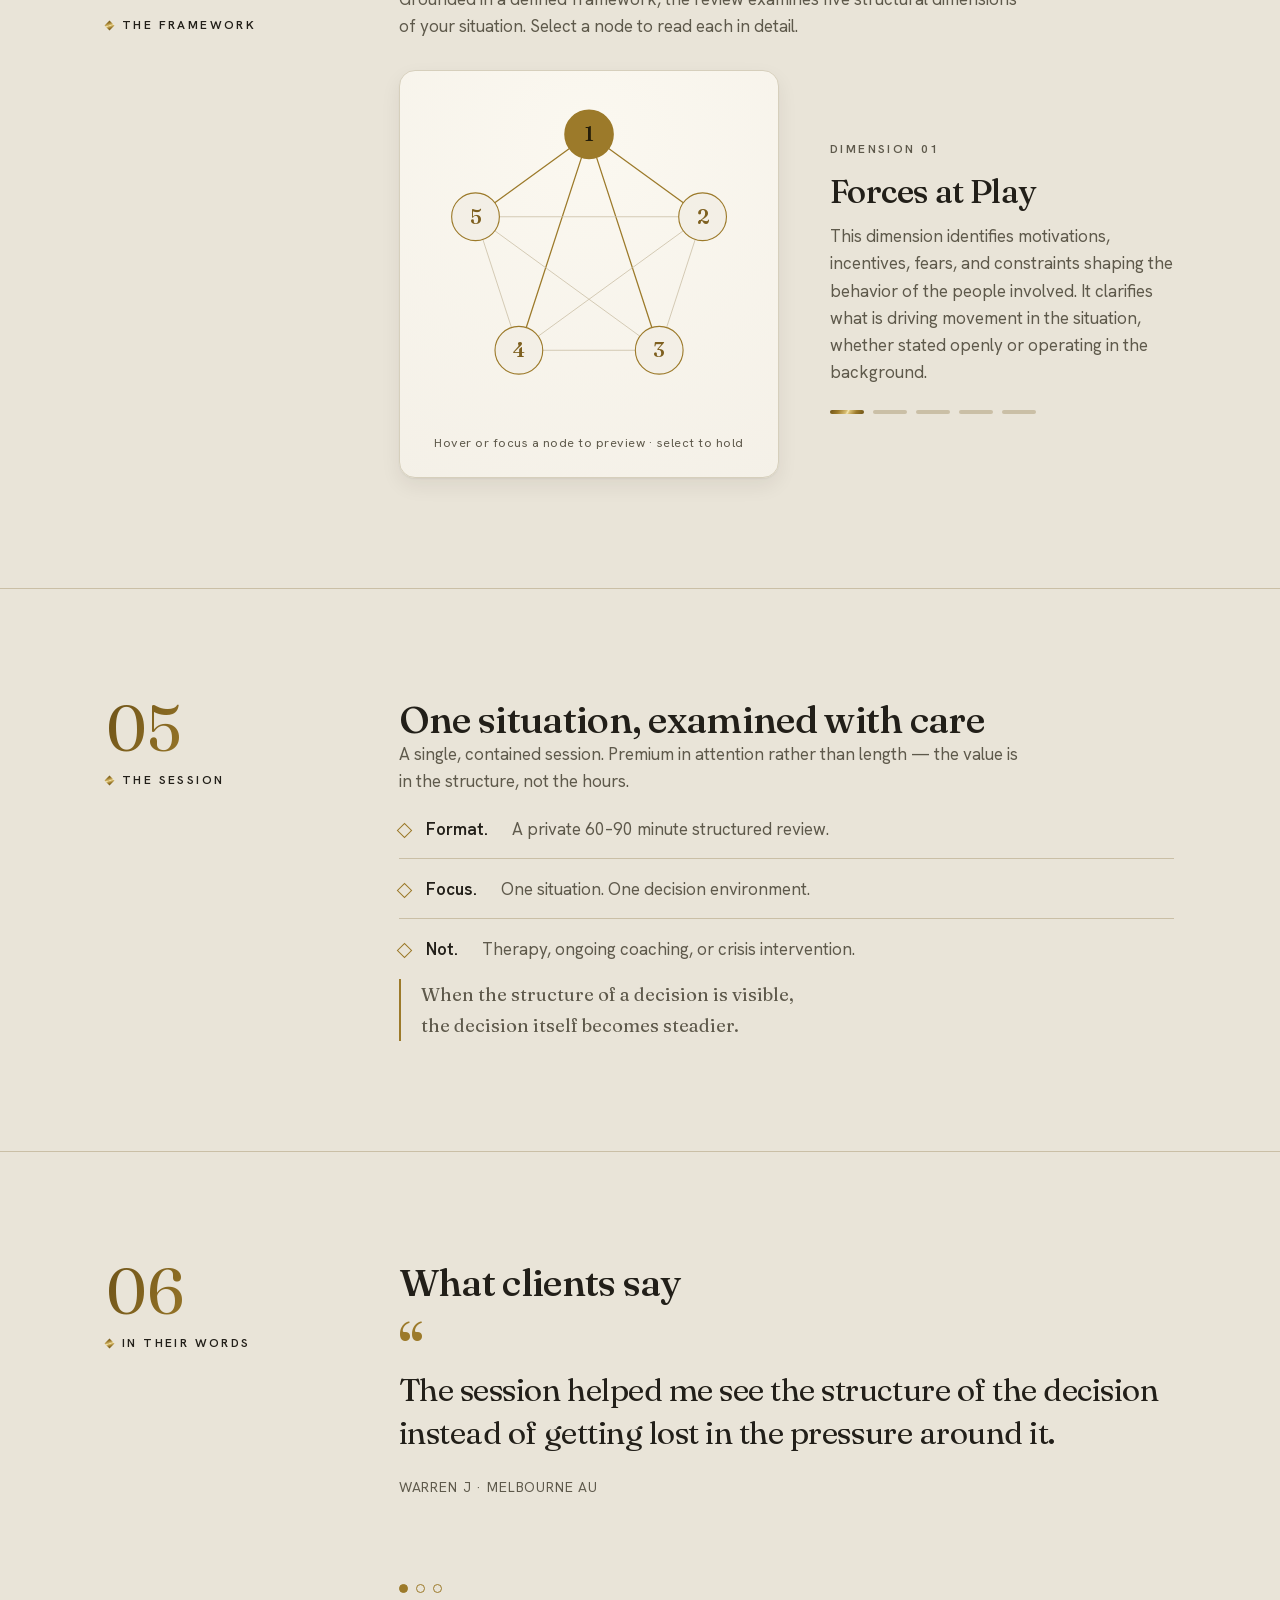
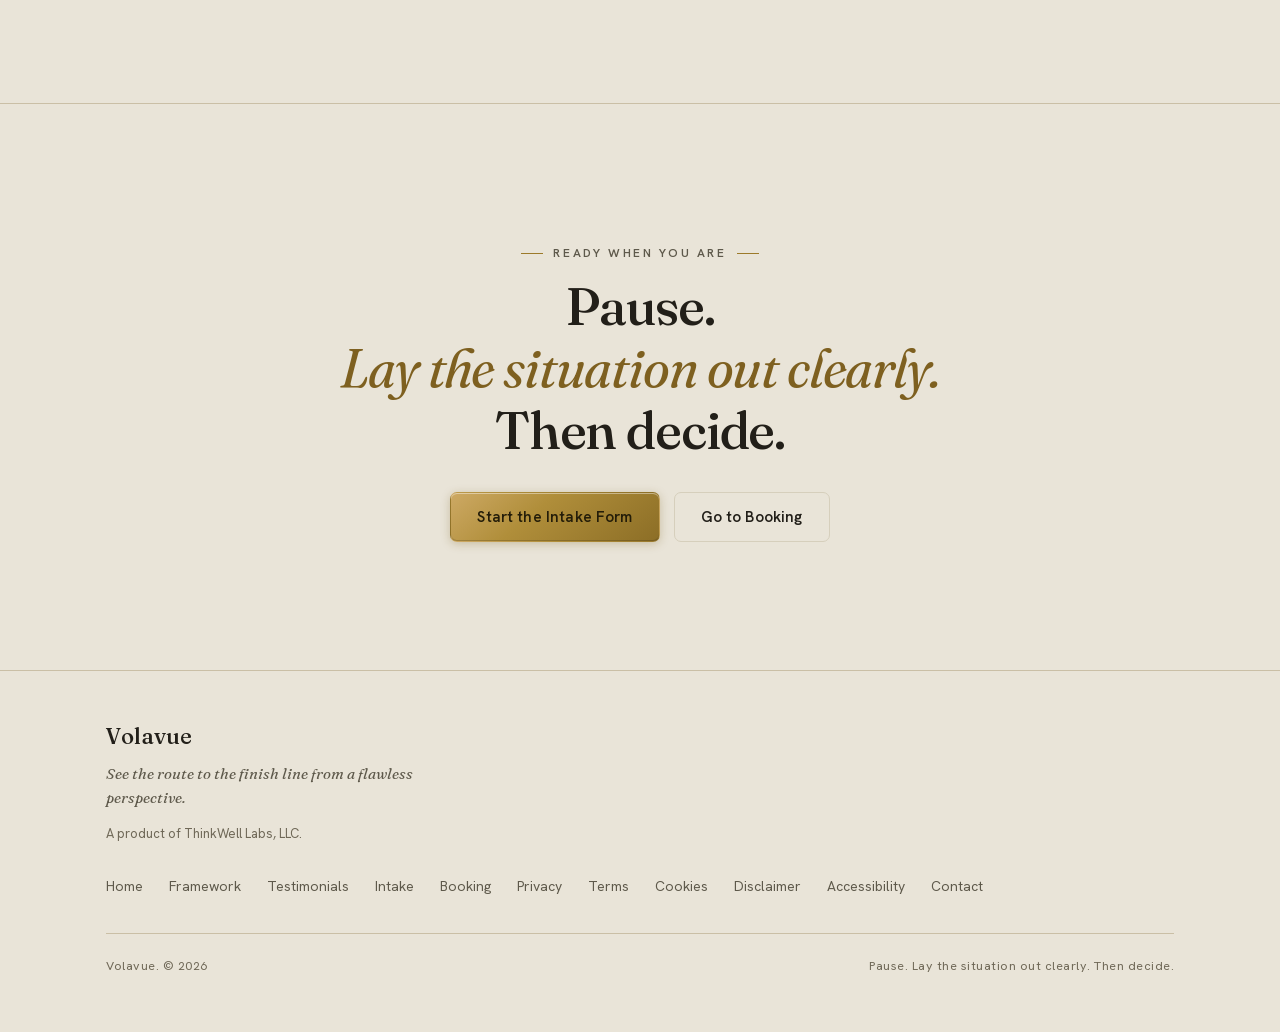
==== commit 46bc1749: "Pre-launch hardening: privacy, security, legal scaffolds Privacy / security - Self-host Fraunces and" ====
--- a/assets/index.html
+++ b/assets/index.html
@@ -4,10 +4,19 @@
 <meta charset="utf-8">
 <meta name="viewport" content="width=device-width, initial-scale=1">
 <title>Volavue — Clarity advisory</title>
-<meta name="description" content="A structured review of your situation before you move forward. Volavue applies the Personal Decision Topology framework to complex personal and professional decisions.">
-<link rel="preconnect" href="https://fonts.googleapis.com">
-<link rel="preconnect" href="https://fonts.gstatic.com" crossorigin>
-<link href="https://fonts.googleapis.com/css2?family=Fraunces:ital,opsz,wght@0,9..144,400;0,9..144,500;0,9..144,600;1,9..144,400&family=Hanken+Grotesk:wght@400;500;600;700&display=swap" rel="stylesheet">
+<meta name="description" content="See the route to the finish line from a flawless perspective. Volavue gives a structured review of your situation before you move forward.">
+<link rel="canonical" href="https://volavue.fyi/">
+<meta property="og:type" content="website">
+<meta property="og:site_name" content="Volavue">
+<meta property="og:url" content="https://volavue.fyi/">
+<meta property="og:title" content="Volavue — Clarity advisory">
+<meta property="og:description" content="See the route to the finish line from a flawless perspective. A structured review of your situation before you move forward.">
+<meta property="og:image" content="https://volavue.fyi/volavuelogo.png">
+<meta name="twitter:card" content="summary">
+<meta name="twitter:title" content="Volavue — Clarity advisory">
+<meta name="twitter:description" content="See the route to the finish line from a flawless perspective.">
+<meta name="twitter:image" content="https://volavue.fyi/volavuelogo.png">
+<link rel="stylesheet" href="fonts/fonts.css">
 <script>document.documentElement.classList.add('js')</script>
 <style>
 /* ---- Design tokens ------------------------------------------------------ */
@@ -605,7 +614,8 @@
     <div class="ft-grid">
       <div class="ft-brand">
         <b>Volavue</b>
-        <p>Structured clarity for complex personal and professional decisions.</p>
+        <p style="font-family:'Fraunces',serif;font-style:italic;color:var(--muted);font-size:15px;margin:8px 0 0;max-width:36ch">See the route to the finish line from a flawless perspective.</p>
+        <p style="font-size:13px;color:var(--soft);margin:14px 0 0">A product of ThinkWell Labs, LLC.</p>
       </div>
       <nav class="ft-nav">
         <a href="#top">Home</a>
@@ -613,6 +623,12 @@
         <a href="#testimonials">Testimonials</a>
         <a href="intake.html">Intake</a>
         <a href="booking.html">Booking</a>
+        <a href="privacy.html">Privacy</a>
+        <a href="terms.html">Terms</a>
+        <a href="cookies.html">Cookies</a>
+        <a href="disclaimer.html">Disclaimer</a>
+        <a href="accessibility.html">Accessibility</a>
+        <a href="contact.html">Contact</a>
       </nav>
     </div>
     <div class="ft-base">
--- a/assets/fonts/fonts.css
+++ b/assets/fonts/fonts.css
@@ -0,0 +1,252 @@
+/* vietnamese */
+@font-face {
+  font-family: 'Fraunces';
+  font-style: italic;
+  font-weight: 400;
+  font-display: swap;
+  src: url(6NUs8FyLNQOQZAnv9ZwNjucMHVn85Ni7emAe9lKqZTnbB-gzTK0K1ChJdt9hFwpX9W37ll9_mvIiQublWIIkfg.woff2) format('woff2');
+  unicode-range: U+0102-0103, U+0110-0111, U+0128-0129, U+0168-0169, U+01A0-01A1, U+01AF-01B0, U+0300-0301, U+0303-0304, U+0308-0309, U+0323, U+0329, U+1EA0-1EF9, U+20AB;
+}
+/* latin-ext */
+@font-face {
+  font-family: 'Fraunces';
+  font-style: italic;
+  font-weight: 400;
+  font-display: swap;
+  src: url(6NUs8FyLNQOQZAnv9ZwNjucMHVn85Ni7emAe9lKqZTnbB-gzTK0K1ChJdt9hFwpX9W37ll9_mvMiQublWIIkfg.woff2) format('woff2');
+  unicode-range: U+0100-02BA, U+02BD-02C5, U+02C7-02CC, U+02CE-02D7, U+02DD-02FF, U+0304, U+0308, U+0329, U+1D00-1DBF, U+1E00-1E9F, U+1EF2-1EFF, U+2020, U+20A0-20AB, U+20AD-20C0, U+2113, U+2C60-2C7F, U+A720-A7FF;
+}
+/* latin */
+@font-face {
+  font-family: 'Fraunces';
+  font-style: italic;
+  font-weight: 400;
+  font-display: swap;
+  src: url(6NUs8FyLNQOQZAnv9ZwNjucMHVn85Ni7emAe9lKqZTnbB-gzTK0K1ChJdt9hFwpX9W37ll9_mv0iQublWII.woff2) format('woff2');
+  unicode-range: U+0000-00FF, U+0131, U+0152-0153, U+02BB-02BC, U+02C6, U+02DA, U+02DC, U+0304, U+0308, U+0329, U+2000-206F, U+20AC, U+2122, U+2191, U+2193, U+2212, U+2215, U+FEFF, U+FFFD;
+}
+/* vietnamese */
+@font-face {
+  font-family: 'Fraunces';
+  font-style: normal;
+  font-weight: 400;
+  font-display: swap;
+  src: url(6NU78FyLNQOQZAnv9bYEvDiIdE9Ea92uemAk_WBq8U_9v0c2Wa0KxCBTeP2Xz5fU8w.woff2) format('woff2');
+  unicode-range: U+0102-0103, U+0110-0111, U+0128-0129, U+0168-0169, U+01A0-01A1, U+01AF-01B0, U+0300-0301, U+0303-0304, U+0308-0309, U+0323, U+0329, U+1EA0-1EF9, U+20AB;
+}
+/* latin-ext */
+@font-face {
+  font-family: 'Fraunces';
+  font-style: normal;
+  font-weight: 400;
+  font-display: swap;
+  src: url(6NU78FyLNQOQZAnv9bYEvDiIdE9Ea92uemAk_WBq8U_9v0c2Wa0KxCFTeP2Xz5fU8w.woff2) format('woff2');
+  unicode-range: U+0100-02BA, U+02BD-02C5, U+02C7-02CC, U+02CE-02D7, U+02DD-02FF, U+0304, U+0308, U+0329, U+1D00-1DBF, U+1E00-1E9F, U+1EF2-1EFF, U+2020, U+20A0-20AB, U+20AD-20C0, U+2113, U+2C60-2C7F, U+A720-A7FF;
+}
+/* latin */
+@font-face {
+  font-family: 'Fraunces';
+  font-style: normal;
+  font-weight: 400;
+  font-display: swap;
+  src: url(6NU78FyLNQOQZAnv9bYEvDiIdE9Ea92uemAk_WBq8U_9v0c2Wa0KxC9TeP2Xz5c.woff2) format('woff2');
+  unicode-range: U+0000-00FF, U+0131, U+0152-0153, U+02BB-02BC, U+02C6, U+02DA, U+02DC, U+0304, U+0308, U+0329, U+2000-206F, U+20AC, U+2122, U+2191, U+2193, U+2212, U+2215, U+FEFF, U+FFFD;
+}
+/* vietnamese */
+@font-face {
+  font-family: 'Fraunces';
+  font-style: normal;
+  font-weight: 500;
+  font-display: swap;
+  src: url(6NU78FyLNQOQZAnv9bYEvDiIdE9Ea92uemAk_WBq8U_9v0c2Wa0KxCBTeP2Xz5fU8w.woff2) format('woff2');
+  unicode-range: U+0102-0103, U+0110-0111, U+0128-0129, U+0168-0169, U+01A0-01A1, U+01AF-01B0, U+0300-0301, U+0303-0304, U+0308-0309, U+0323, U+0329, U+1EA0-1EF9, U+20AB;
+}
+/* latin-ext */
+@font-face {
+  font-family: 'Fraunces';
+  font-style: normal;
+  font-weight: 500;
+  font-display: swap;
+  src: url(6NU78FyLNQOQZAnv9bYEvDiIdE9Ea92uemAk_WBq8U_9v0c2Wa0KxCFTeP2Xz5fU8w.woff2) format('woff2');
+  unicode-range: U+0100-02BA, U+02BD-02C5, U+02C7-02CC, U+02CE-02D7, U+02DD-02FF, U+0304, U+0308, U+0329, U+1D00-1DBF, U+1E00-1E9F, U+1EF2-1EFF, U+2020, U+20A0-20AB, U+20AD-20C0, U+2113, U+2C60-2C7F, U+A720-A7FF;
+}
+/* latin */
+@font-face {
+  font-family: 'Fraunces';
+  font-style: normal;
+  font-weight: 500;
+  font-display: swap;
+  src: url(6NU78FyLNQOQZAnv9bYEvDiIdE9Ea92uemAk_WBq8U_9v0c2Wa0KxC9TeP2Xz5c.woff2) format('woff2');
+  unicode-range: U+0000-00FF, U+0131, U+0152-0153, U+02BB-02BC, U+02C6, U+02DA, U+02DC, U+0304, U+0308, U+0329, U+2000-206F, U+20AC, U+2122, U+2191, U+2193, U+2212, U+2215, U+FEFF, U+FFFD;
+}
+/* vietnamese */
+@font-face {
+  font-family: 'Fraunces';
+  font-style: normal;
+  font-weight: 600;
+  font-display: swap;
+  src: url(6NU78FyLNQOQZAnv9bYEvDiIdE9Ea92uemAk_WBq8U_9v0c2Wa0KxCBTeP2Xz5fU8w.woff2) format('woff2');
+  unicode-range: U+0102-0103, U+0110-0111, U+0128-0129, U+0168-0169, U+01A0-01A1, U+01AF-01B0, U+0300-0301, U+0303-0304, U+0308-0309, U+0323, U+0329, U+1EA0-1EF9, U+20AB;
+}
+/* latin-ext */
+@font-face {
+  font-family: 'Fraunces';
+  font-style: normal;
+  font-weight: 600;
+  font-display: swap;
+  src: url(6NU78FyLNQOQZAnv9bYEvDiIdE9Ea92uemAk_WBq8U_9v0c2Wa0KxCFTeP2Xz5fU8w.woff2) format('woff2');
+  unicode-range: U+0100-02BA, U+02BD-02C5, U+02C7-02CC, U+02CE-02D7, U+02DD-02FF, U+0304, U+0308, U+0329, U+1D00-1DBF, U+1E00-1E9F, U+1EF2-1EFF, U+2020, U+20A0-20AB, U+20AD-20C0, U+2113, U+2C60-2C7F, U+A720-A7FF;
+}
+/* latin */
+@font-face {
+  font-family: 'Fraunces';
+  font-style: normal;
+  font-weight: 600;
+  font-display: swap;
+  src: url(6NU78FyLNQOQZAnv9bYEvDiIdE9Ea92uemAk_WBq8U_9v0c2Wa0KxC9TeP2Xz5c.woff2) format('woff2');
+  unicode-range: U+0000-00FF, U+0131, U+0152-0153, U+02BB-02BC, U+02C6, U+02DA, U+02DC, U+0304, U+0308, U+0329, U+2000-206F, U+20AC, U+2122, U+2191, U+2193, U+2212, U+2215, U+FEFF, U+FFFD;
+}
+/* cyrillic-ext */
+@font-face {
+  font-family: 'Hanken Grotesk';
+  font-style: normal;
+  font-weight: 400;
+  font-display: swap;
+  src: url(ieVn2YZDLWuGJpnzaiwFXS9tYtpQ59CxCis4UvI.woff2) format('woff2');
+  unicode-range: U+0460-052F, U+1C80-1C8A, U+20B4, U+2DE0-2DFF, U+A640-A69F, U+FE2E-FE2F;
+}
+/* vietnamese */
+@font-face {
+  font-family: 'Hanken Grotesk';
+  font-style: normal;
+  font-weight: 400;
+  font-display: swap;
+  src: url(ieVn2YZDLWuGJpnzaiwFXS9tYtpS59CxCis4UvI.woff2) format('woff2');
+  unicode-range: U+0102-0103, U+0110-0111, U+0128-0129, U+0168-0169, U+01A0-01A1, U+01AF-01B0, U+0300-0301, U+0303-0304, U+0308-0309, U+0323, U+0329, U+1EA0-1EF9, U+20AB;
+}
+/* latin-ext */
+@font-face {
+  font-family: 'Hanken Grotesk';
+  font-style: normal;
+  font-weight: 400;
+  font-display: swap;
+  src: url(ieVn2YZDLWuGJpnzaiwFXS9tYtpT59CxCis4UvI.woff2) format('woff2');
+  unicode-range: U+0100-02BA, U+02BD-02C5, U+02C7-02CC, U+02CE-02D7, U+02DD-02FF, U+0304, U+0308, U+0329, U+1D00-1DBF, U+1E00-1E9F, U+1EF2-1EFF, U+2020, U+20A0-20AB, U+20AD-20C0, U+2113, U+2C60-2C7F, U+A720-A7FF;
+}
+/* latin */
+@font-face {
+  font-family: 'Hanken Grotesk';
+  font-style: normal;
+  font-weight: 400;
+  font-display: swap;
+  src: url(ieVn2YZDLWuGJpnzaiwFXS9tYtpd59CxCis4.woff2) format('woff2');
+  unicode-range: U+0000-00FF, U+0131, U+0152-0153, U+02BB-02BC, U+02C6, U+02DA, U+02DC, U+0304, U+0308, U+0329, U+2000-206F, U+20AC, U+2122, U+2191, U+2193, U+2212, U+2215, U+FEFF, U+FFFD;
+}
+/* cyrillic-ext */
+@font-face {
+  font-family: 'Hanken Grotesk';
+  font-style: normal;
+  font-weight: 500;
+  font-display: swap;
+  src: url(ieVn2YZDLWuGJpnzaiwFXS9tYtpQ59CxCis4UvI.woff2) format('woff2');
+  unicode-range: U+0460-052F, U+1C80-1C8A, U+20B4, U+2DE0-2DFF, U+A640-A69F, U+FE2E-FE2F;
+}
+/* vietnamese */
+@font-face {
+  font-family: 'Hanken Grotesk';
+  font-style: normal;
+  font-weight: 500;
+  font-display: swap;
+  src: url(ieVn2YZDLWuGJpnzaiwFXS9tYtpS59CxCis4UvI.woff2) format('woff2');
+  unicode-range: U+0102-0103, U+0110-0111, U+0128-0129, U+0168-0169, U+01A0-01A1, U+01AF-01B0, U+0300-0301, U+0303-0304, U+0308-0309, U+0323, U+0329, U+1EA0-1EF9, U+20AB;
+}
+/* latin-ext */
+@font-face {
+  font-family: 'Hanken Grotesk';
+  font-style: normal;
+  font-weight: 500;
+  font-display: swap;
+  src: url(ieVn2YZDLWuGJpnzaiwFXS9tYtpT59CxCis4UvI.woff2) format('woff2');
+  unicode-range: U+0100-02BA, U+02BD-02C5, U+02C7-02CC, U+02CE-02D7, U+02DD-02FF, U+0304, U+0308, U+0329, U+1D00-1DBF, U+1E00-1E9F, U+1EF2-1EFF, U+2020, U+20A0-20AB, U+20AD-20C0, U+2113, U+2C60-2C7F, U+A720-A7FF;
+}
+/* latin */
+@font-face {
+  font-family: 'Hanken Grotesk';
+  font-style: normal;
+  font-weight: 500;
+  font-display: swap;
+  src: url(ieVn2YZDLWuGJpnzaiwFXS9tYtpd59CxCis4.woff2) format('woff2');
+  unicode-range: U+0000-00FF, U+0131, U+0152-0153, U+02BB-02BC, U+02C6, U+02DA, U+02DC, U+0304, U+0308, U+0329, U+2000-206F, U+20AC, U+2122, U+2191, U+2193, U+2212, U+2215, U+FEFF, U+FFFD;
+}
+/* cyrillic-ext */
+@font-face {
+  font-family: 'Hanken Grotesk';
+  font-style: normal;
+  font-weight: 600;
+  font-display: swap;
+  src: url(ieVn2YZDLWuGJpnzaiwFXS9tYtpQ59CxCis4UvI.woff2) format('woff2');
+  unicode-range: U+0460-052F, U+1C80-1C8A, U+20B4, U+2DE0-2DFF, U+A640-A69F, U+FE2E-FE2F;
+}
+/* vietnamese */
+@font-face {
+  font-family: 'Hanken Grotesk';
+  font-style: normal;
+  font-weight: 600;
+  font-display: swap;
+  src: url(ieVn2YZDLWuGJpnzaiwFXS9tYtpS59CxCis4UvI.woff2) format('woff2');
+  unicode-range: U+0102-0103, U+0110-0111, U+0128-0129, U+0168-0169, U+01A0-01A1, U+01AF-01B0, U+0300-0301, U+0303-0304, U+0308-0309, U+0323, U+0329, U+1EA0-1EF9, U+20AB;
+}
+/* latin-ext */
+@font-face {
+  font-family: 'Hanken Grotesk';
+  font-style: normal;
+  font-weight: 600;
+  font-display: swap;
+  src: url(ieVn2YZDLWuGJpnzaiwFXS9tYtpT59CxCis4UvI.woff2) format('woff2');
+  unicode-range: U+0100-02BA, U+02BD-02C5, U+02C7-02CC, U+02CE-02D7, U+02DD-02FF, U+0304, U+0308, U+0329, U+1D00-1DBF, U+1E00-1E9F, U+1EF2-1EFF, U+2020, U+20A0-20AB, U+20AD-20C0, U+2113, U+2C60-2C7F, U+A720-A7FF;
+}
+/* latin */
+@font-face {
+  font-family: 'Hanken Grotesk';
+  font-style: normal;
+  font-weight: 600;
+  font-display: swap;
+  src: url(ieVn2YZDLWuGJpnzaiwFXS9tYtpd59CxCis4.woff2) format('woff2');
+  unicode-range: U+0000-00FF, U+0131, U+0152-0153, U+02BB-02BC, U+02C6, U+02DA, U+02DC, U+0304, U+0308, U+0329, U+2000-206F, U+20AC, U+2122, U+2191, U+2193, U+2212, U+2215, U+FEFF, U+FFFD;
+}
+/* cyrillic-ext */
+@font-face {
+  font-family: 'Hanken Grotesk';
+  font-style: normal;
+  font-weight: 700;
+  font-display: swap;
+  src: url(ieVn2YZDLWuGJpnzaiwFXS9tYtpQ59CxCis4UvI.woff2) format('woff2');
+  unicode-range: U+0460-052F, U+1C80-1C8A, U+20B4, U+2DE0-2DFF, U+A640-A69F, U+FE2E-FE2F;
+}
+/* vietnamese */
+@font-face {
+  font-family: 'Hanken Grotesk';
+  font-style: normal;
+  font-weight: 700;
+  font-display: swap;
+  src: url(ieVn2YZDLWuGJpnzaiwFXS9tYtpS59CxCis4UvI.woff2) format('woff2');
+  unicode-range: U+0102-0103, U+0110-0111, U+0128-0129, U+0168-0169, U+01A0-01A1, U+01AF-01B0, U+0300-0301, U+0303-0304, U+0308-0309, U+0323, U+0329, U+1EA0-1EF9, U+20AB;
+}
+/* latin-ext */
+@font-face {
+  font-family: 'Hanken Grotesk';
+  font-style: normal;
+  font-weight: 700;
+  font-display: swap;
+  src: url(ieVn2YZDLWuGJpnzaiwFXS9tYtpT59CxCis4UvI.woff2) format('woff2');
+  unicode-range: U+0100-02BA, U+02BD-02C5, U+02C7-02CC, U+02CE-02D7, U+02DD-02FF, U+0304, U+0308, U+0329, U+1D00-1DBF, U+1E00-1E9F, U+1EF2-1EFF, U+2020, U+20A0-20AB, U+20AD-20C0, U+2113, U+2C60-2C7F, U+A720-A7FF;
+}
+/* latin */
+@font-face {
+  font-family: 'Hanken Grotesk';
+  font-style: normal;
+  font-weight: 700;
+  font-display: swap;
+  src: url(ieVn2YZDLWuGJpnzaiwFXS9tYtpd59CxCis4.woff2) format('woff2');
+  unicode-range: U+0000-00FF, U+0131, U+0152-0153, U+02BB-02BC, U+02C6, U+02DA, U+02DC, U+0304, U+0308, U+0329, U+2000-206F, U+20AC, U+2122, U+2191, U+2193, U+2212, U+2215, U+FEFF, U+FFFD;
+}
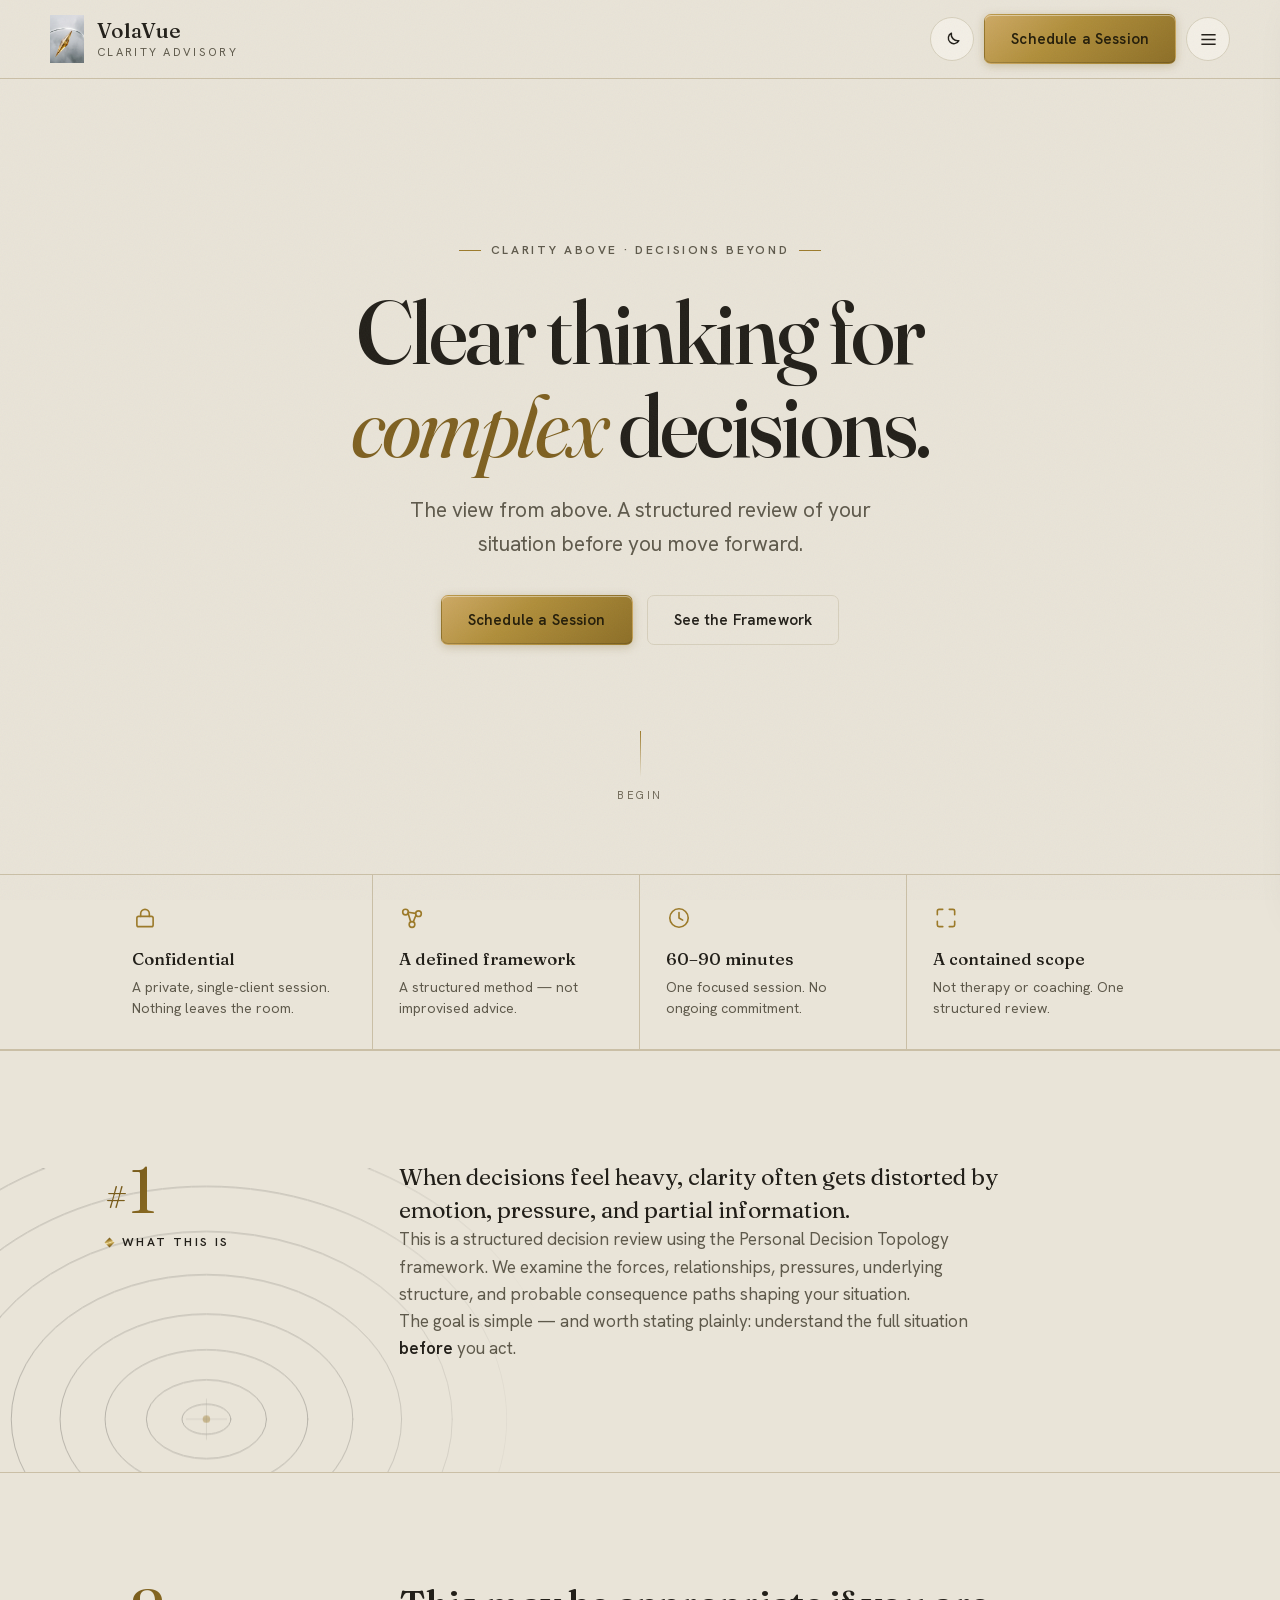
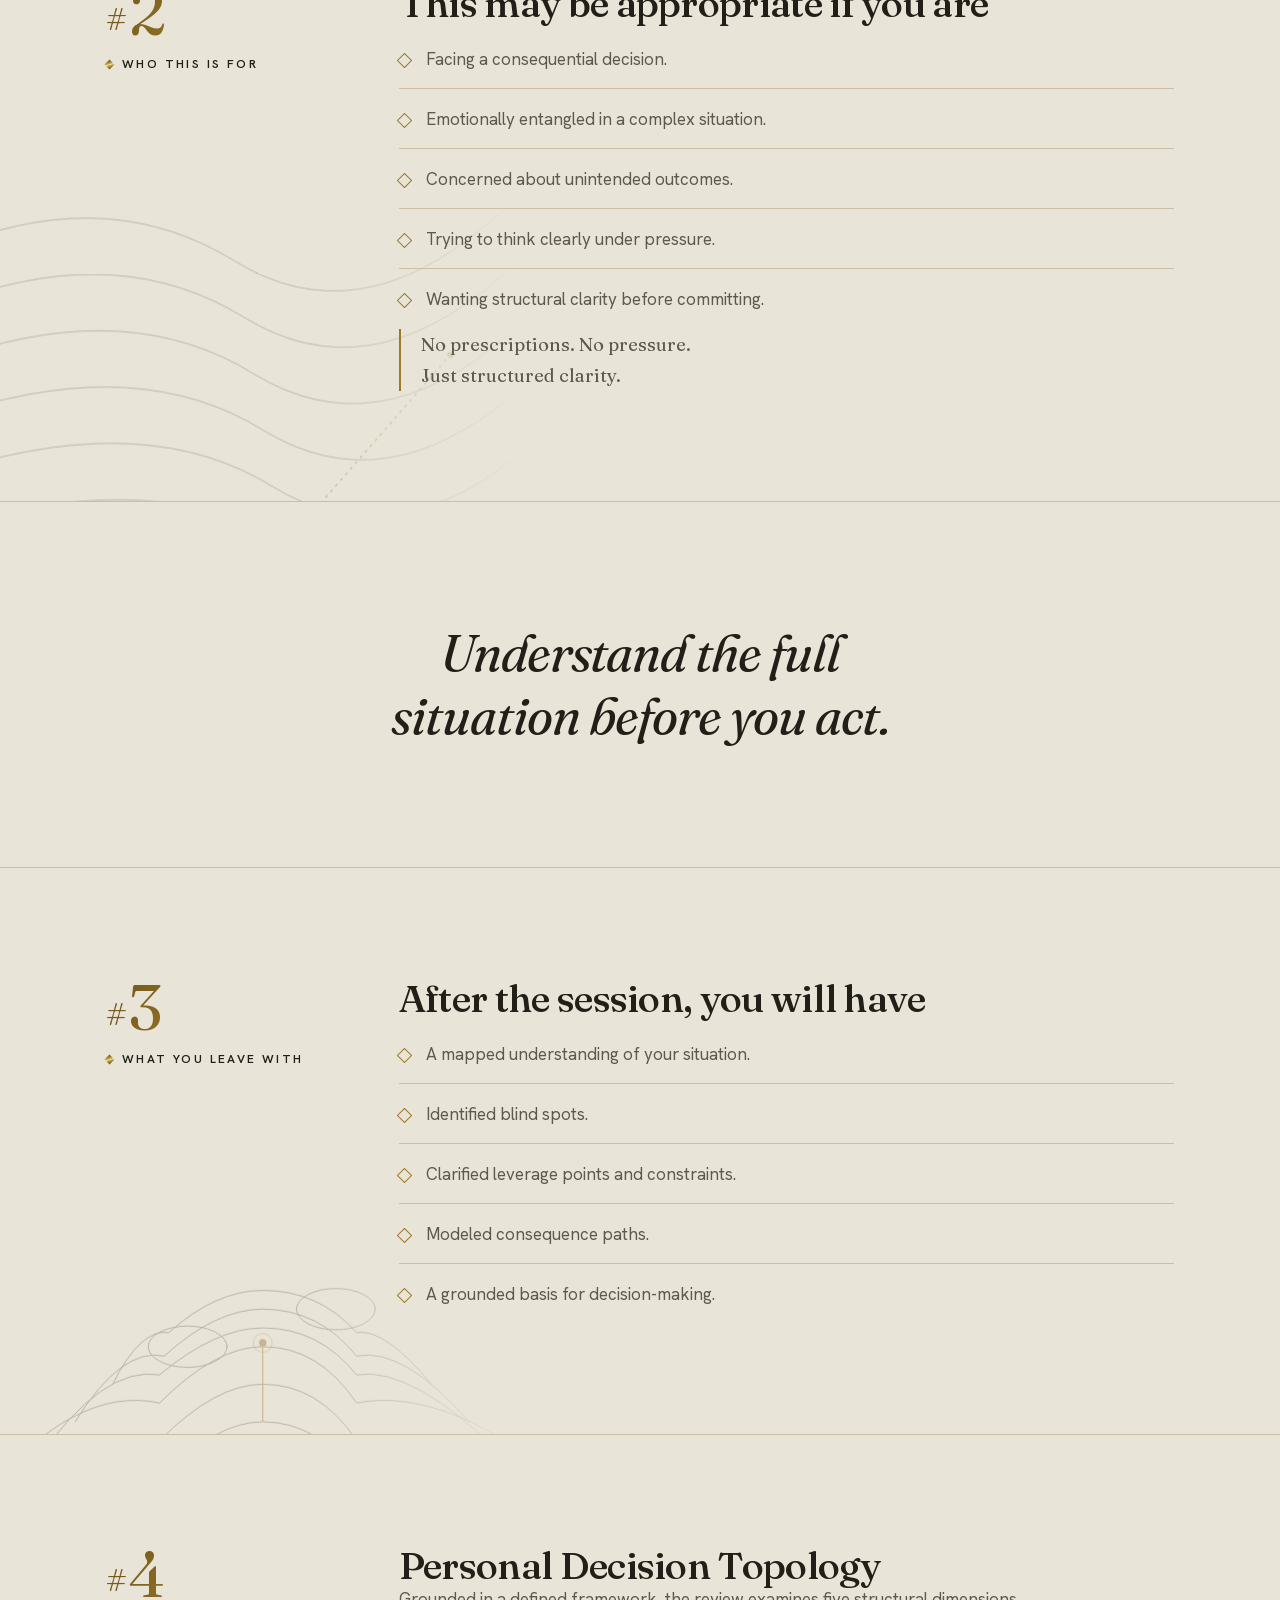
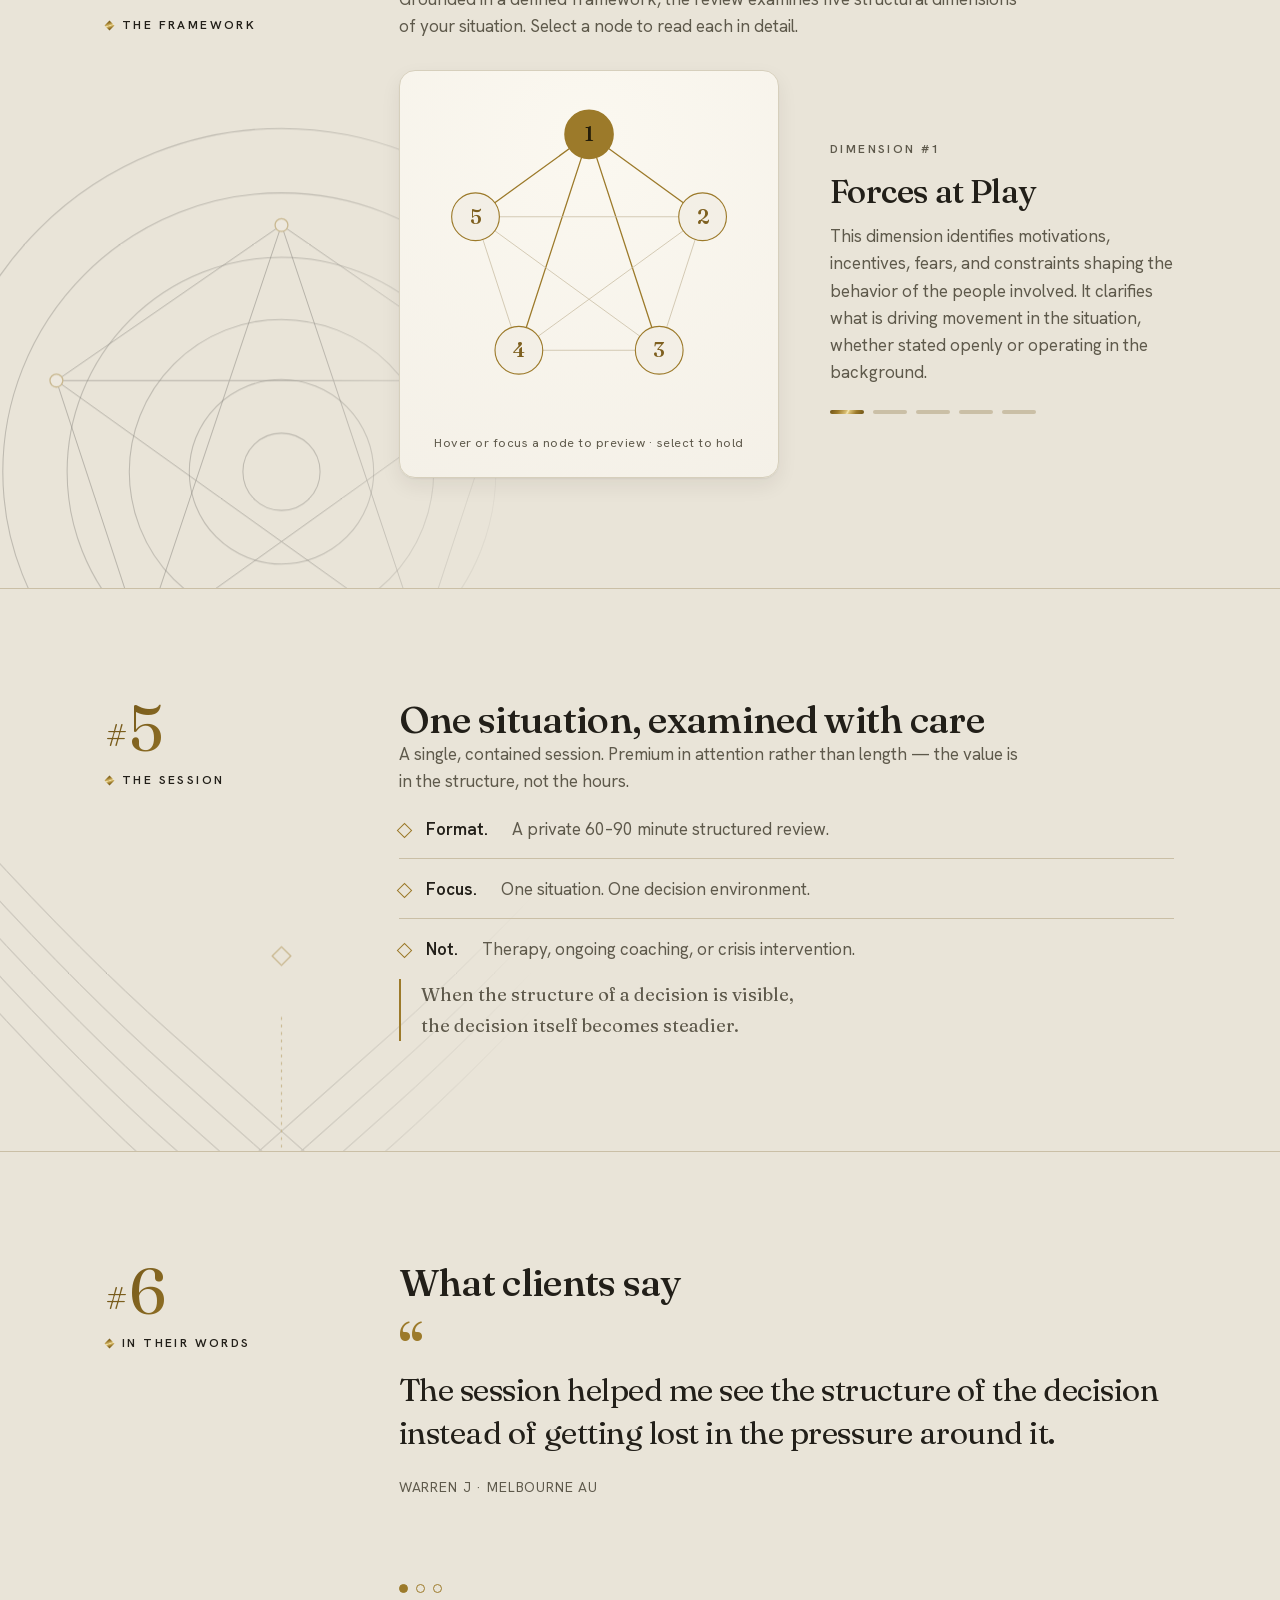
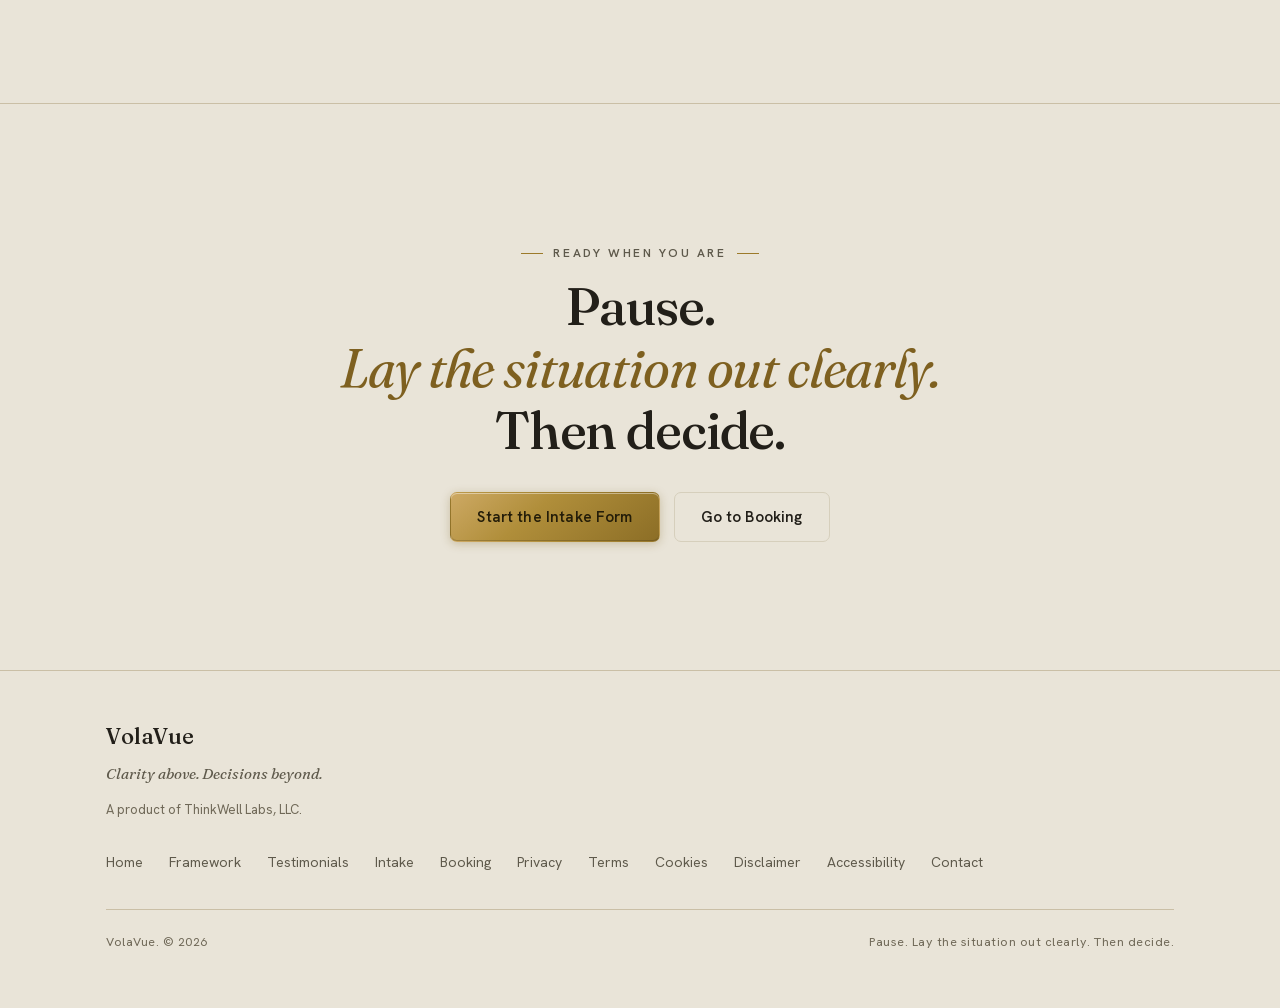
==== commit b72bc98f: "Rebrand to VolaVue, add aerial-view identity and parallax SVG backgrounds - Brand name now spelled V" ====
--- a/assets/index.html
+++ b/assets/index.html
@@ -3,19 +3,20 @@
 <head>
 <meta charset="utf-8">
 <meta name="viewport" content="width=device-width, initial-scale=1">
-<title>Volavue — Clarity advisory</title>
-<meta name="description" content="See the route to the finish line from a flawless perspective. Volavue gives a structured review of your situation before you move forward.">
+<title>VolaVue — Clarity above. Decisions beyond.</title>
+<meta name="description" content="Clarity above. Decisions beyond. VolaVue is a structured review of your situation — the view from above — before you move forward.">
 <link rel="canonical" href="https://volavue.fyi/">
 <meta property="og:type" content="website">
-<meta property="og:site_name" content="Volavue">
+<meta property="og:site_name" content="VolaVue">
 <meta property="og:url" content="https://volavue.fyi/">
-<meta property="og:title" content="Volavue — Clarity advisory">
-<meta property="og:description" content="See the route to the finish line from a flawless perspective. A structured review of your situation before you move forward.">
+<meta property="og:title" content="VolaVue — Clarity above. Decisions beyond.">
+<meta property="og:description" content="The view from above. A structured review of your situation before you move forward.">
 <meta property="og:image" content="https://volavue.fyi/volavuelogo.png">
 <meta name="twitter:card" content="summary">
-<meta name="twitter:title" content="Volavue — Clarity advisory">
-<meta name="twitter:description" content="See the route to the finish line from a flawless perspective.">
+<meta name="twitter:title" content="VolaVue — Clarity above. Decisions beyond.">
+<meta name="twitter:description" content="The view from above. A structured review before you move forward.">
 <meta name="twitter:image" content="https://volavue.fyi/volavuelogo.png">
+<link rel="icon" type="image/svg+xml" href="favicon.svg">
 <link rel="stylesheet" href="fonts/fonts.css">
 <script>document.documentElement.classList.add('js')</script>
 <style>
@@ -183,10 +184,26 @@
 .trust-cell:nth-child(4){transition-delay:.21s}
 
 /* ---- Editorial sections ------------------------------------------------ */
-.sec{border-top:1px solid var(--line);padding:clamp(56px,9vw,110px) 0}
-.sec-grid{display:grid;grid-template-columns:minmax(0,216px) minmax(0,1fr);gap:clamp(28px,6vw,84px)}
+.sec{border-top:1px solid var(--line);padding:clamp(56px,9vw,110px) 0;position:relative;overflow:hidden}
+.sec-grid{position:relative;z-index:1;display:grid;grid-template-columns:minmax(0,216px) minmax(0,1fr);gap:clamp(28px,6vw,84px)}
 .sec-head{position:relative}
+
+/* parallax aerial-map background, left ~44% of section */
+.sec-bg{
+  position:absolute;left:0;top:-14%;height:128%;width:44%;
+  background-repeat:no-repeat;background-position:center;background-size:cover;
+  color:#7a6d4d;
+  opacity:.42;
+  pointer-events:none;z-index:0;
+  will-change:transform;
+  mask-image:linear-gradient(to right,#000 55%,transparent 96%);
+  -webkit-mask-image:linear-gradient(to right,#000 55%,transparent 96%);
+}
+:root.dark .sec-bg{color:#a79f8a;opacity:.34}
+@media (max-width:860px){.sec-bg{display:none}}
+
 .sec-num{font-family:'Fraunces',serif;font-size:clamp(3rem,5vw,4.3rem);font-weight:400;line-height:.9;display:block}
+.sec-num .hash{font-size:.5em;vertical-align:.16em;margin-right:.06em;letter-spacing:0}
 .sec-kicker{
   display:block;margin-top:14px;font-size:12px;font-weight:600;
   letter-spacing:.2em;text-transform:uppercase;color:var(--text);
@@ -340,9 +357,9 @@
 
 <header class="hdr">
   <div class="wrap hdr-in">
-    <a class="brand" href="#top" aria-label="Volavue home">
+    <a class="brand" href="#top" aria-label="VolaVue home">
       <img src="volavuelogo.png" alt="">
-      <span class="brand-tx"><b>Volavue</b><span>Clarity advisory</span></span>
+      <span class="brand-tx"><b>VolaVue</b><span>Clarity advisory</span></span>
     </a>
     <nav class="nav">
       <button class="icon-btn" id="themeToggle" type="button" aria-label="Toggle light and dark mode">
@@ -378,9 +395,9 @@
   <!-- Hero -->
   <section class="hero">
     <div class="wrap">
-      <p class="eyebrow center">Structured decision review</p>
+      <p class="eyebrow center">Clarity above &middot; Decisions beyond</p>
       <h1>Clear thinking for <em>complex</em> decisions.</h1>
-      <p class="hero-sub">A structured review of your situation before you move forward.</p>
+      <p class="hero-sub">The view from above. A structured review of your situation before you move forward.</p>
       <div class="actions">
         <a class="btn btn-gold" href="booking.html">Schedule a Session</a>
         <a class="btn btn-ghost" href="#framework">See the Framework</a>
@@ -419,9 +436,10 @@
 
   <!-- 01 What this is -->
   <section class="sec">
+    <div class="sec-bg" style="background-image:url('img/topo-1.svg')"></div>
     <div class="wrap sec-grid">
       <div class="sec-head reveal">
-        <span class="sec-num metal">01</span>
+        <span class="sec-num metal"><span class="hash">#</span>1</span>
         <span class="sec-kicker">What this is</span>
       </div>
       <div class="sec-body reveal measure">
@@ -434,9 +452,10 @@
 
   <!-- 02 Who this is for -->
   <section class="sec">
+    <div class="sec-bg" style="background-image:url('img/topo-2.svg')"></div>
     <div class="wrap sec-grid">
       <div class="sec-head reveal">
-        <span class="sec-num metal">02</span>
+        <span class="sec-num metal"><span class="hash">#</span>2</span>
         <span class="sec-kicker">Who this is for</span>
       </div>
       <div class="sec-body reveal">
@@ -462,9 +481,10 @@
 
   <!-- 03 What you leave with -->
   <section class="sec">
+    <div class="sec-bg" style="background-image:url('img/topo-3.svg')"></div>
     <div class="wrap sec-grid">
       <div class="sec-head reveal">
-        <span class="sec-num metal">03</span>
+        <span class="sec-num metal"><span class="hash">#</span>3</span>
         <span class="sec-kicker">What you leave with</span>
       </div>
       <div class="sec-body reveal">
@@ -482,9 +502,10 @@
 
   <!-- 04 Framework -->
   <section class="sec" id="framework">
+    <div class="sec-bg" style="background-image:url('img/topo-4.svg')"></div>
     <div class="wrap sec-grid">
       <div class="sec-head reveal">
-        <span class="sec-num metal">04</span>
+        <span class="sec-num metal"><span class="hash">#</span>4</span>
         <span class="sec-kicker">The framework</span>
       </div>
       <div class="sec-body reveal">
@@ -529,7 +550,7 @@
 
           <div class="fw-panel">
             <div class="fw-fade" id="fwFade" aria-live="polite">
-              <span class="p-num" id="fwNum">Dimension 01</span>
+              <span class="p-num" id="fwNum">Dimension #1</span>
               <h3 id="fwName">Forces at Play</h3>
               <p id="fwText">This dimension identifies motivations, incentives, fears, and constraints shaping the behavior of the people involved. It clarifies what is driving movement in the situation, whether stated openly or operating in the background.</p>
             </div>
@@ -542,9 +563,10 @@
 
   <!-- 05 The session -->
   <section class="sec">
+    <div class="sec-bg" style="background-image:url('img/topo-5.svg')"></div>
     <div class="wrap sec-grid">
       <div class="sec-head reveal">
-        <span class="sec-num metal">05</span>
+        <span class="sec-num metal"><span class="hash">#</span>5</span>
         <span class="sec-kicker">The session</span>
       </div>
       <div class="sec-body reveal">
@@ -562,9 +584,10 @@
 
   <!-- Testimonials -->
   <section class="sec" id="testimonials">
+    <div class="sec-bg" style="background-image:url('img/topo-6.svg')"></div>
     <div class="wrap sec-grid">
       <div class="sec-head reveal">
-        <span class="sec-num metal">06</span>
+        <span class="sec-num metal"><span class="hash">#</span>6</span>
         <span class="sec-kicker">In their words</span>
       </div>
       <div class="sec-body reveal">
@@ -613,8 +636,8 @@
   <div class="wrap">
     <div class="ft-grid">
       <div class="ft-brand">
-        <b>Volavue</b>
-        <p style="font-family:'Fraunces',serif;font-style:italic;color:var(--muted);font-size:15px;margin:8px 0 0;max-width:36ch">See the route to the finish line from a flawless perspective.</p>
+        <b>VolaVue</b>
+        <p style="font-family:'Fraunces',serif;font-style:italic;color:var(--muted);font-size:15px;margin:8px 0 0;max-width:36ch">Clarity above. Decisions beyond.</p>
         <p style="font-size:13px;color:var(--soft);margin:14px 0 0">A product of ThinkWell Labs, LLC.</p>
       </div>
       <nav class="ft-nav">
@@ -632,7 +655,7 @@
       </nav>
     </div>
     <div class="ft-base">
-      <span>Volavue. &copy; 2026</span>
+      <span>VolaVue. &copy; 2026</span>
       <span>Pause. Lay the situation out clearly. Then decide.</span>
     </div>
   </div>
@@ -671,11 +694,11 @@
 /* ---- Interactive topology --------------------------------------------- */
 (function(){
   var DIMS=[
-    {n:'01',name:'Forces at Play',text:'This dimension identifies motivations, incentives, fears, and constraints shaping the behavior of the people involved. It clarifies what is driving movement in the situation, whether stated openly or operating in the background.'},
-    {n:'02',name:'Relational Dynamics',text:'This dimension examines the structure between people: dependencies, asymmetries, obligations, alignments, and recurring patterns. It helps show where leverage, friction, or distortion may be entering the decision environment.'},
-    {n:'03',name:'Active Pressures',text:'This dimension looks at present-tense pressures affecting judgment and timing. These can include financial strain, deadlines, social expectations, emotional intensity, or external demands that compress the decision space.'},
-    {n:'04',name:'Underlying Structure',text:'This dimension focuses on what is not immediately visible but materially influential. It may include unspoken incentives, hidden conflicts, identity tensions, or systemic arrangements that shape outcomes beneath the surface.'},
-    {n:'05',name:'Probable Consequence Paths',text:'This dimension models how different choices are likely to unfold over time. It is used to clarify second-order effects, irreversible thresholds, and feedback loops before action is taken.'}
+    {n:'#1',name:'Forces at Play',text:'This dimension identifies motivations, incentives, fears, and constraints shaping the behavior of the people involved. It clarifies what is driving movement in the situation, whether stated openly or operating in the background.'},
+    {n:'#2',name:'Relational Dynamics',text:'This dimension examines the structure between people: dependencies, asymmetries, obligations, alignments, and recurring patterns. It helps show where leverage, friction, or distortion may be entering the decision environment.'},
+    {n:'#3',name:'Active Pressures',text:'This dimension looks at present-tense pressures affecting judgment and timing. These can include financial strain, deadlines, social expectations, emotional intensity, or external demands that compress the decision space.'},
+    {n:'#4',name:'Underlying Structure',text:'This dimension focuses on what is not immediately visible but materially influential. It may include unspoken incentives, hidden conflicts, identity tensions, or systemic arrangements that shape outcomes beneath the surface.'},
+    {n:'#5',name:'Probable Consequence Paths',text:'This dimension models how different choices are likely to unfold over time. It is used to clarify second-order effects, irreversible thresholds, and feedback loops before action is taken.'}
   ];
   var nodes=[].slice.call(document.querySelectorAll('.vv-node'));
   var edges=[].slice.call(document.querySelectorAll('.vv-edge'));
@@ -778,6 +801,36 @@
   },{threshold:.12,rootMargin:'0px 0px -8% 0px'});
   els.forEach(function(e){io.observe(e);});
 })();
+
+/* ---- Parallax aerial-map backgrounds ---------------------------------- */
+(function(){
+  if(matchMedia('(prefers-reduced-motion: reduce)').matches)return;
+  var bgs=[].slice.call(document.querySelectorAll('.sec-bg'));
+  if(!bgs.length||!('IntersectionObserver'in window))return;
+  var visible=new Set();
+  var raf=0;
+  function update(){
+    raf=0;
+    var vh=window.innerHeight||document.documentElement.clientHeight;
+    visible.forEach(function(el){
+      var r=el.getBoundingClientRect();
+      var center=r.top+r.height/2;
+      var offset=(center-vh/2)*-0.18;
+      el.style.transform='translate3d(0,'+offset.toFixed(1)+'px,0)';
+    });
+  }
+  function schedule(){if(!raf)raf=requestAnimationFrame(update);}
+  var io=new IntersectionObserver(function(ents){
+    ents.forEach(function(en){
+      if(en.isIntersecting)visible.add(en.target);else visible.delete(en.target);
+    });
+    schedule();
+  },{rootMargin:'20% 0px 20% 0px'});
+  bgs.forEach(function(b){io.observe(b);});
+  window.addEventListener('scroll',schedule,{passive:true});
+  window.addEventListener('resize',schedule);
+  update();
+})();
 </script>
 </body>
 </html>
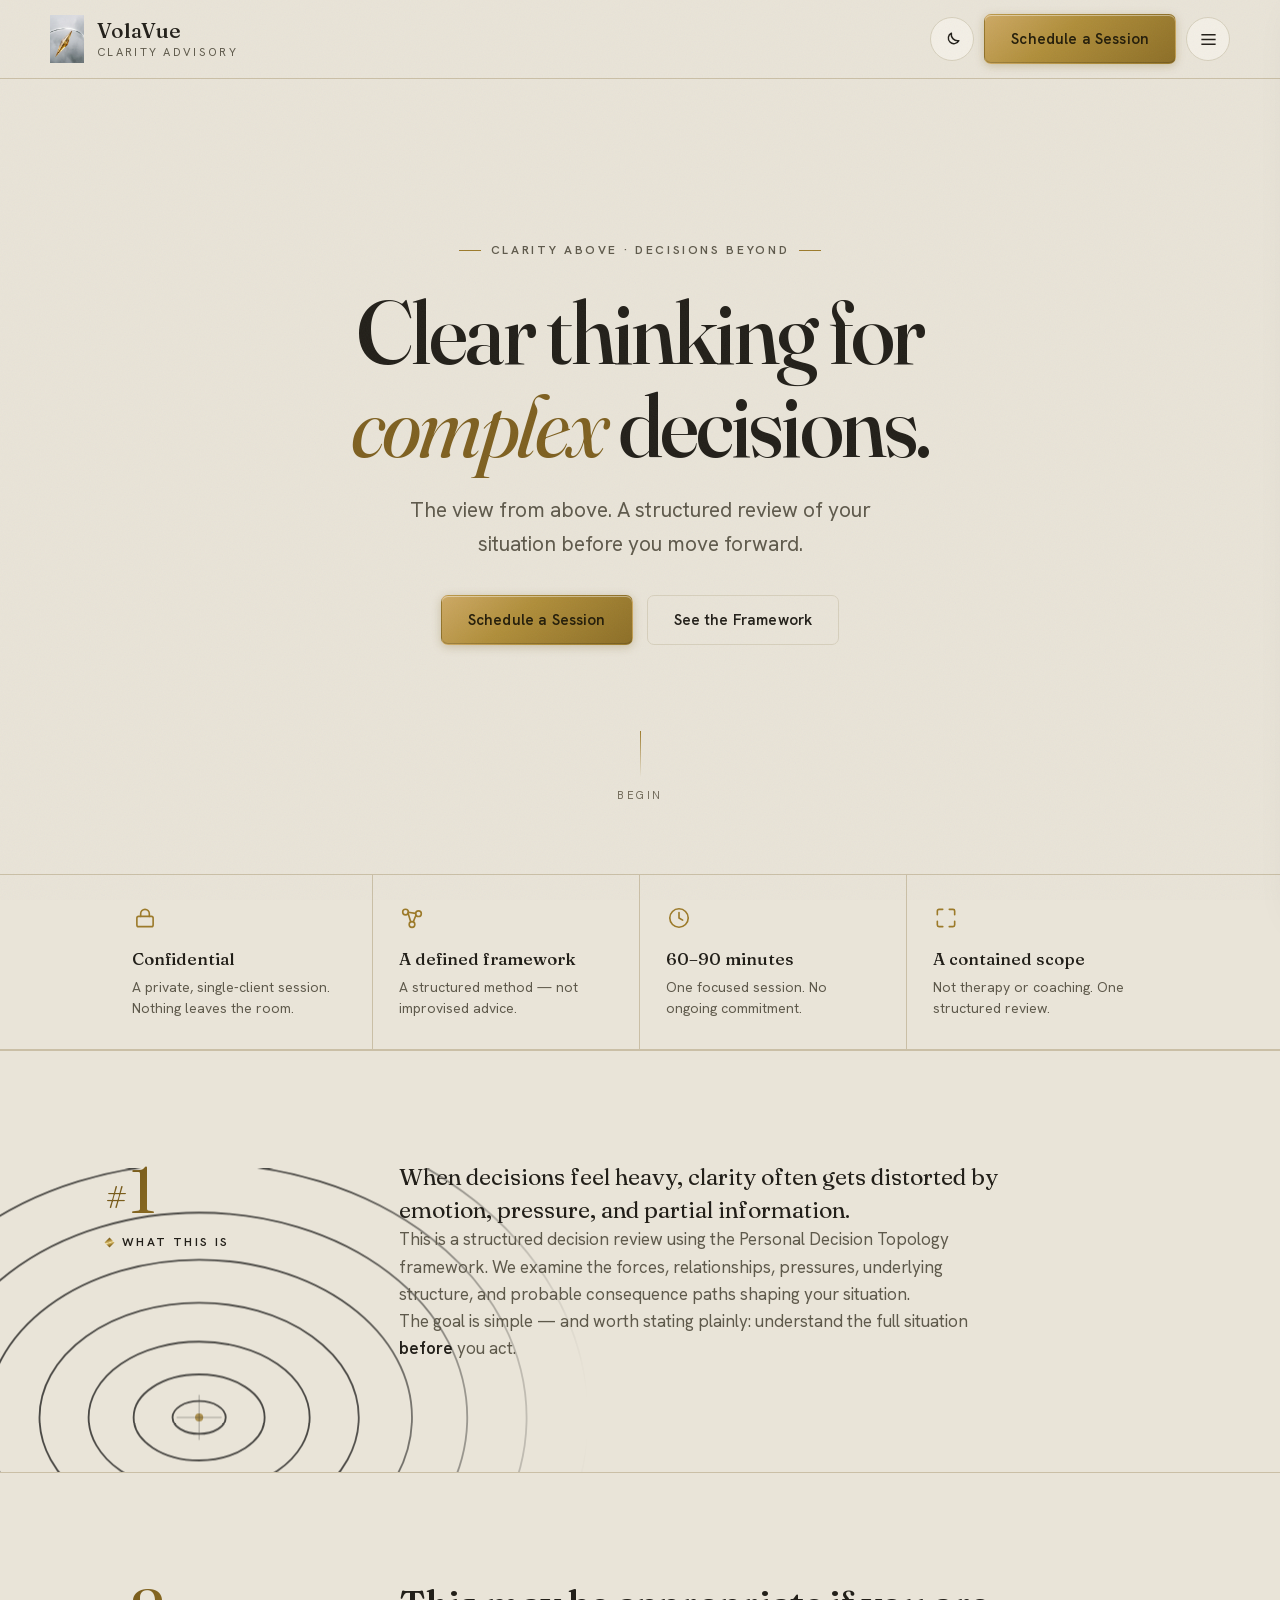
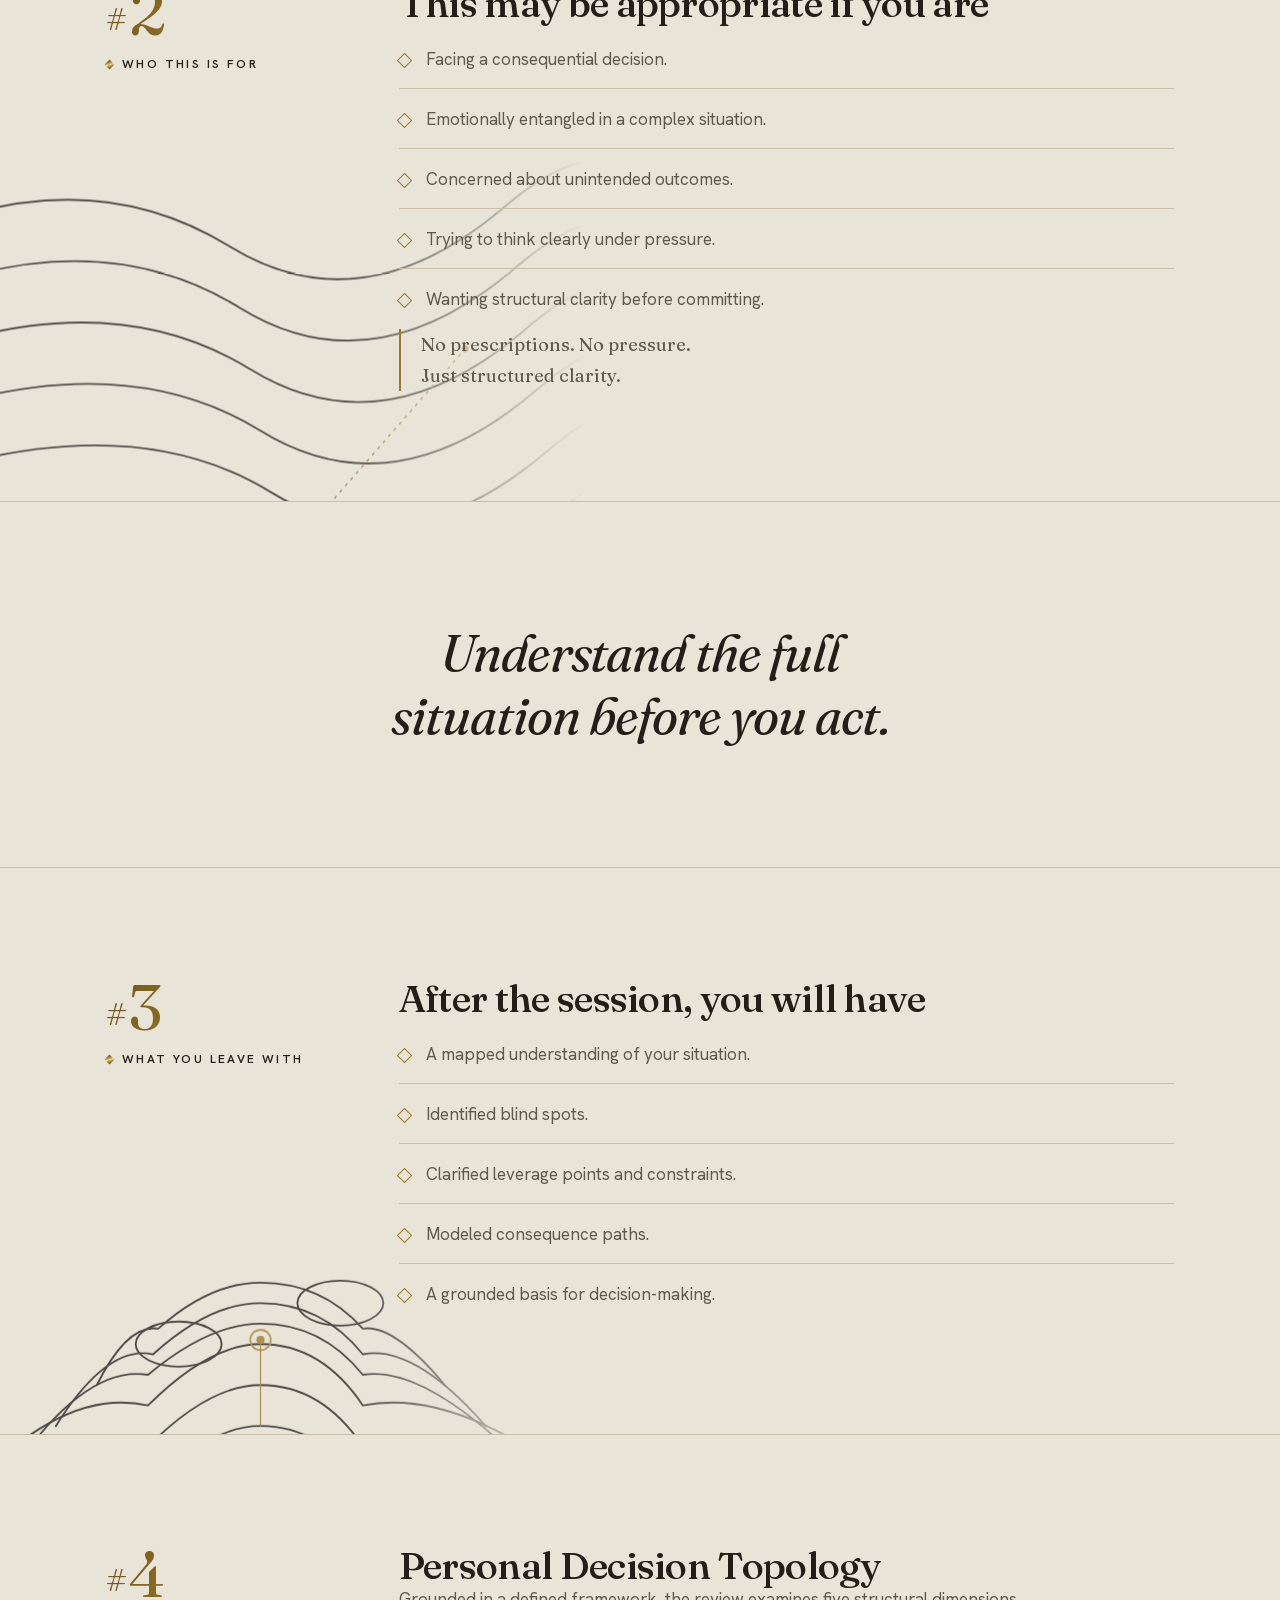
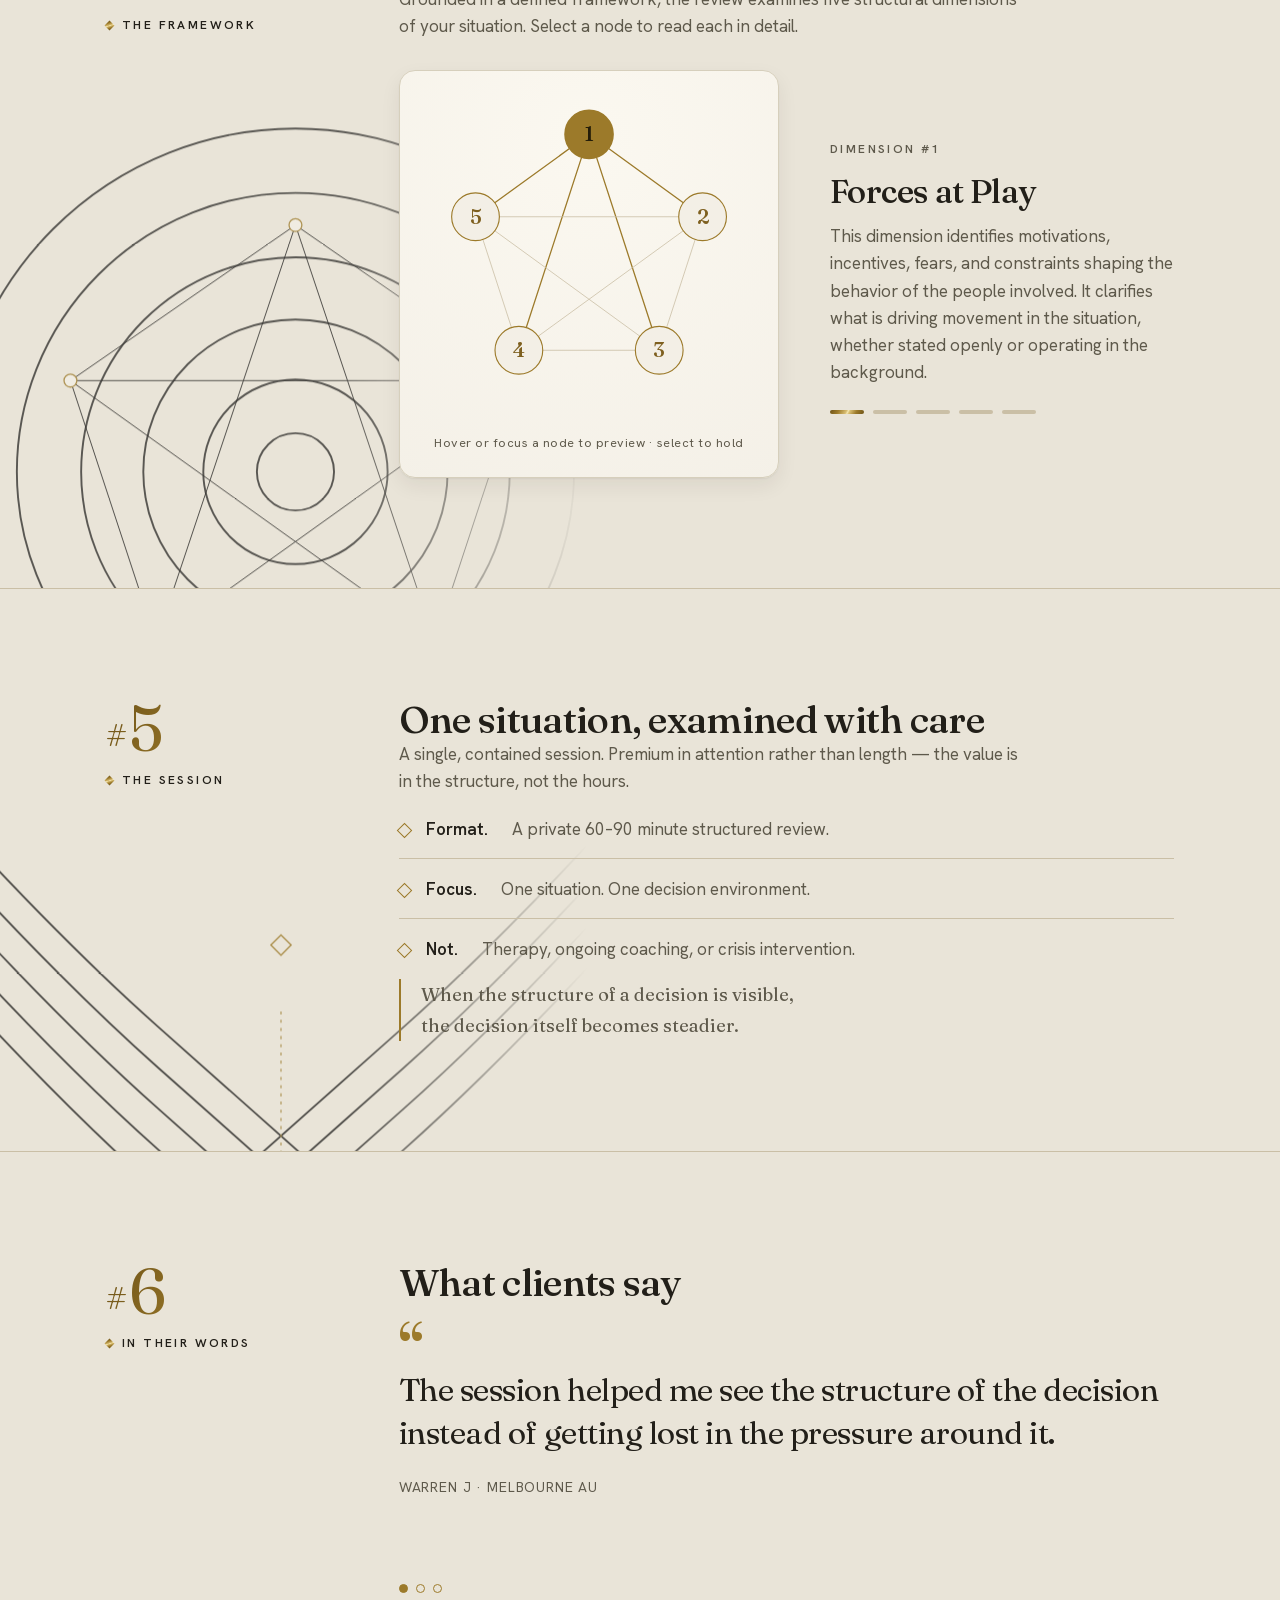
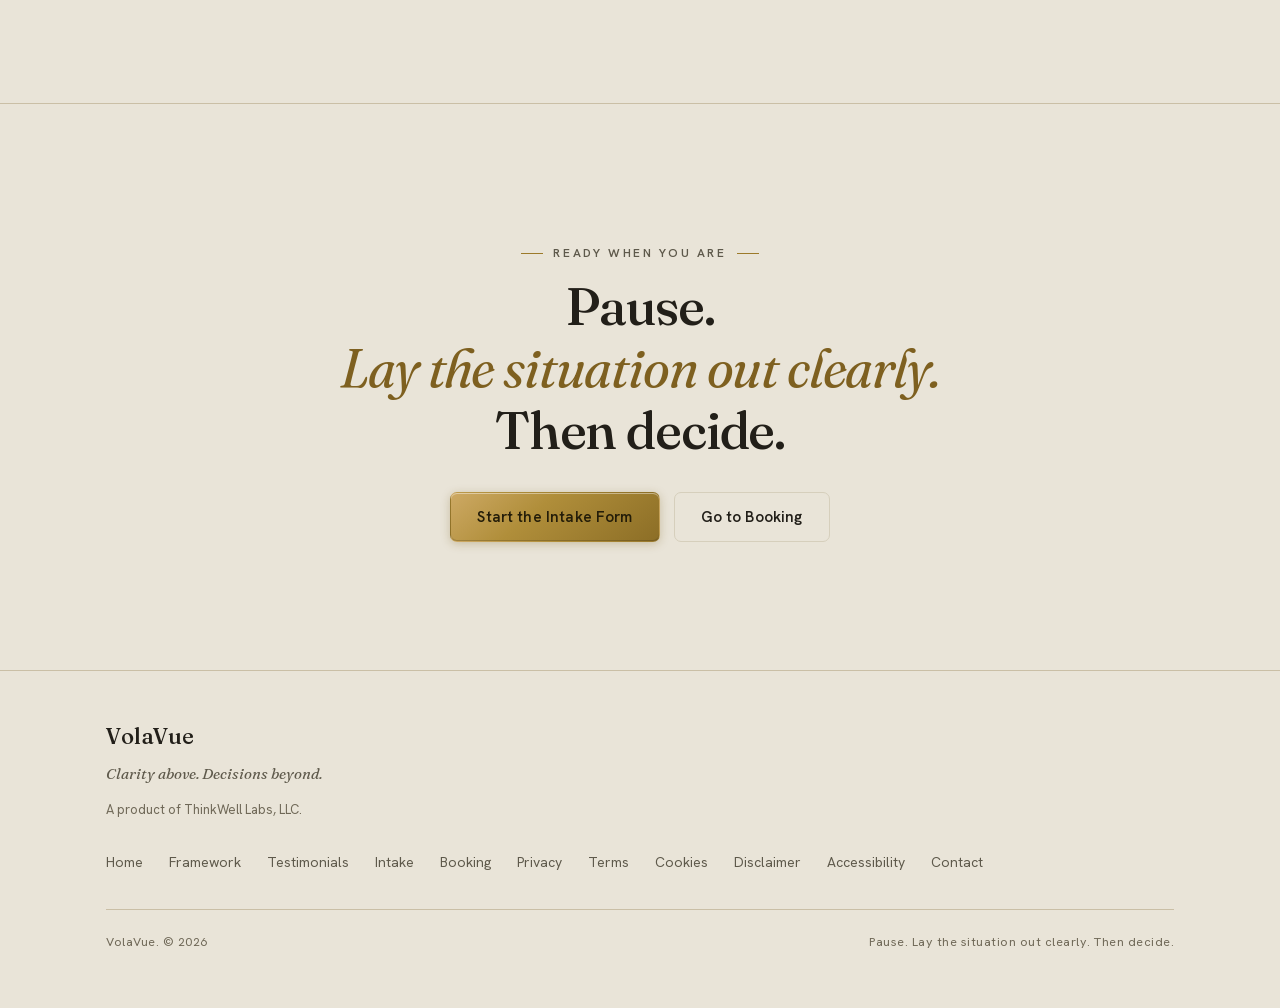
==== commit 027d741a: "Make aerial-view section backgrounds actually visible - Boost .sec-bg opacity (.42 → .78 light, .34 " ====
--- a/assets/index.html
+++ b/assets/index.html
@@ -188,18 +188,18 @@
 .sec-grid{position:relative;z-index:1;display:grid;grid-template-columns:minmax(0,216px) minmax(0,1fr);gap:clamp(28px,6vw,84px)}
 .sec-head{position:relative}
 
-/* parallax aerial-map background, left ~44% of section */
+/* parallax aerial-map background, left ~48% of section */
 .sec-bg{
-  position:absolute;left:0;top:-14%;height:128%;width:44%;
-  background-repeat:no-repeat;background-position:center;background-size:cover;
-  color:#7a6d4d;
-  opacity:.42;
+  position:absolute;left:-2%;top:-14%;height:128%;width:48%;
+  background-repeat:no-repeat;background-position:left center;background-size:cover;
+  color:#3e3826;
+  opacity:.78;
   pointer-events:none;z-index:0;
   will-change:transform;
-  mask-image:linear-gradient(to right,#000 55%,transparent 96%);
-  -webkit-mask-image:linear-gradient(to right,#000 55%,transparent 96%);
-}
-:root.dark .sec-bg{color:#a79f8a;opacity:.34}
+  mask-image:linear-gradient(to right,#000 0%,#000 60%,transparent 100%);
+  -webkit-mask-image:linear-gradient(to right,#000 0%,#000 60%,transparent 100%);
+}
+:root.dark .sec-bg{color:#cfc6ad;opacity:.55}
 @media (max-width:860px){.sec-bg{display:none}}
 
 .sec-num{font-family:'Fraunces',serif;font-size:clamp(3rem,5vw,4.3rem);font-weight:400;line-height:.9;display:block}
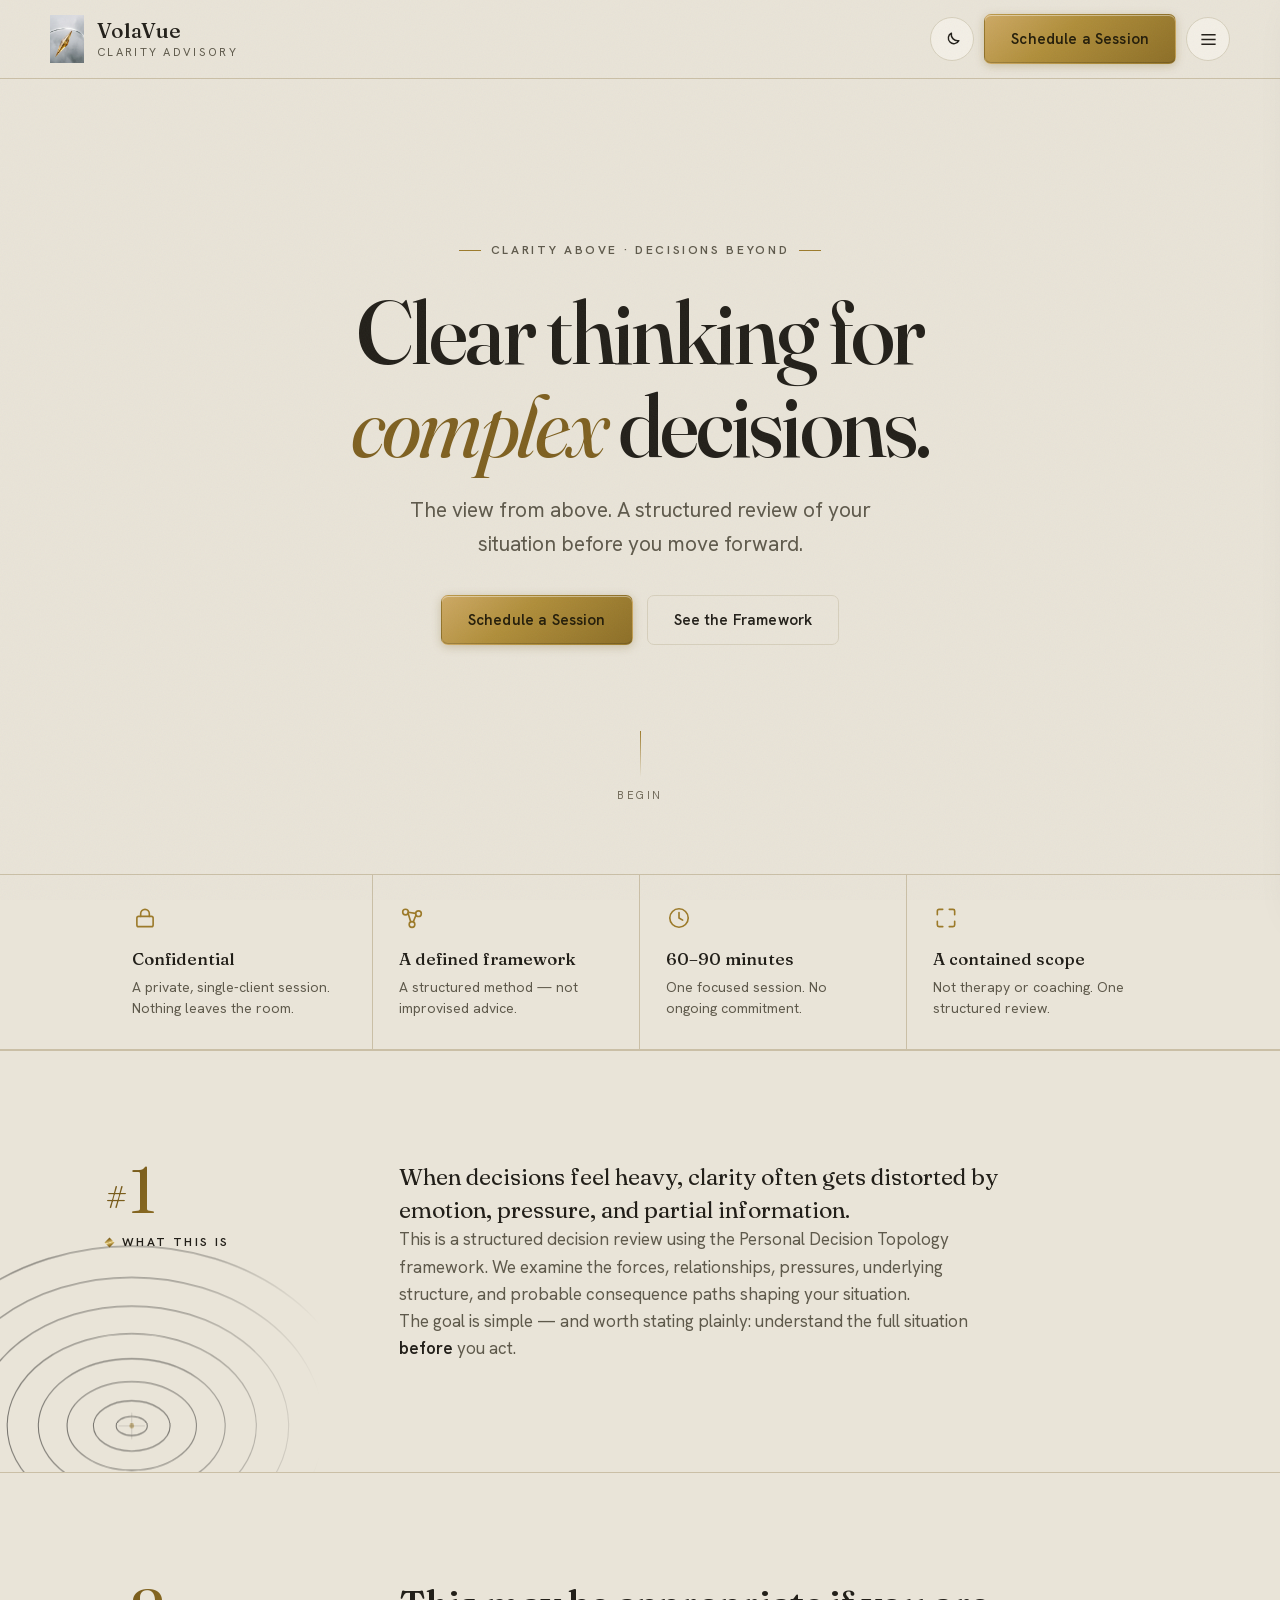
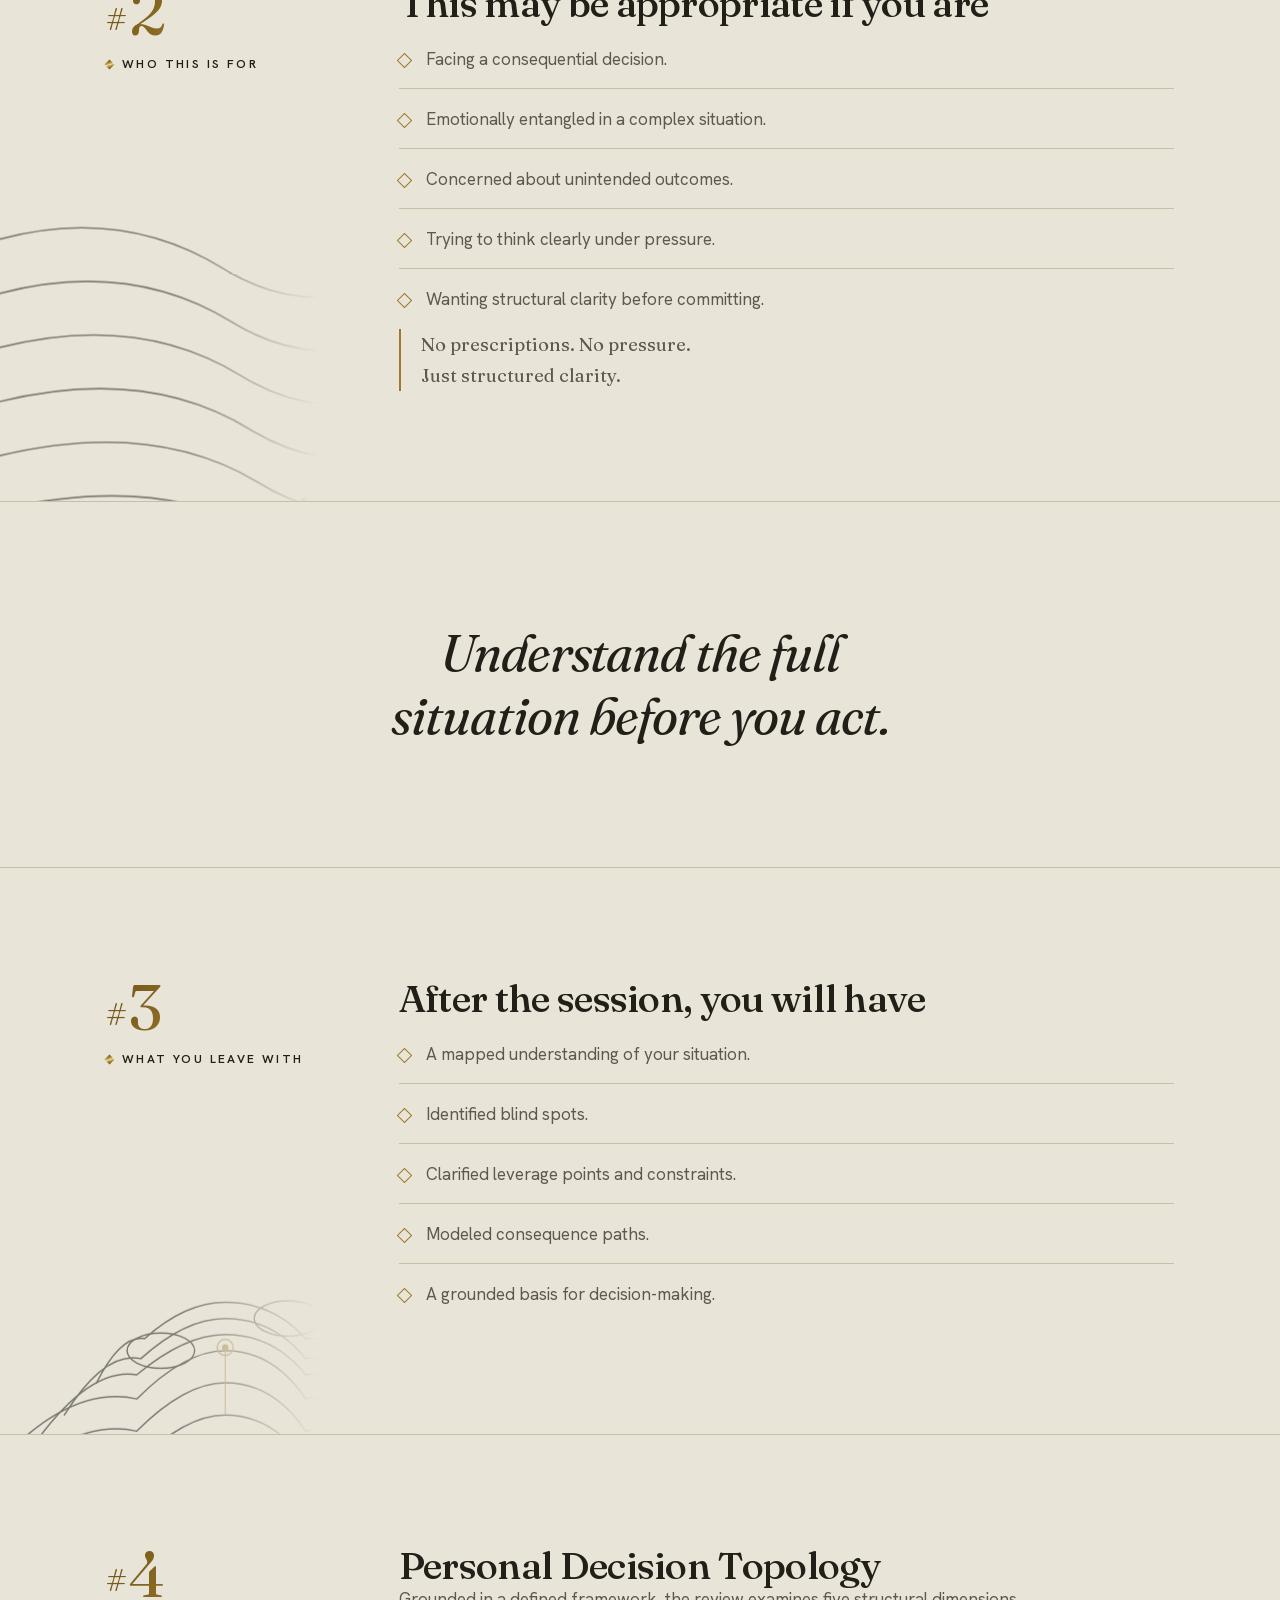
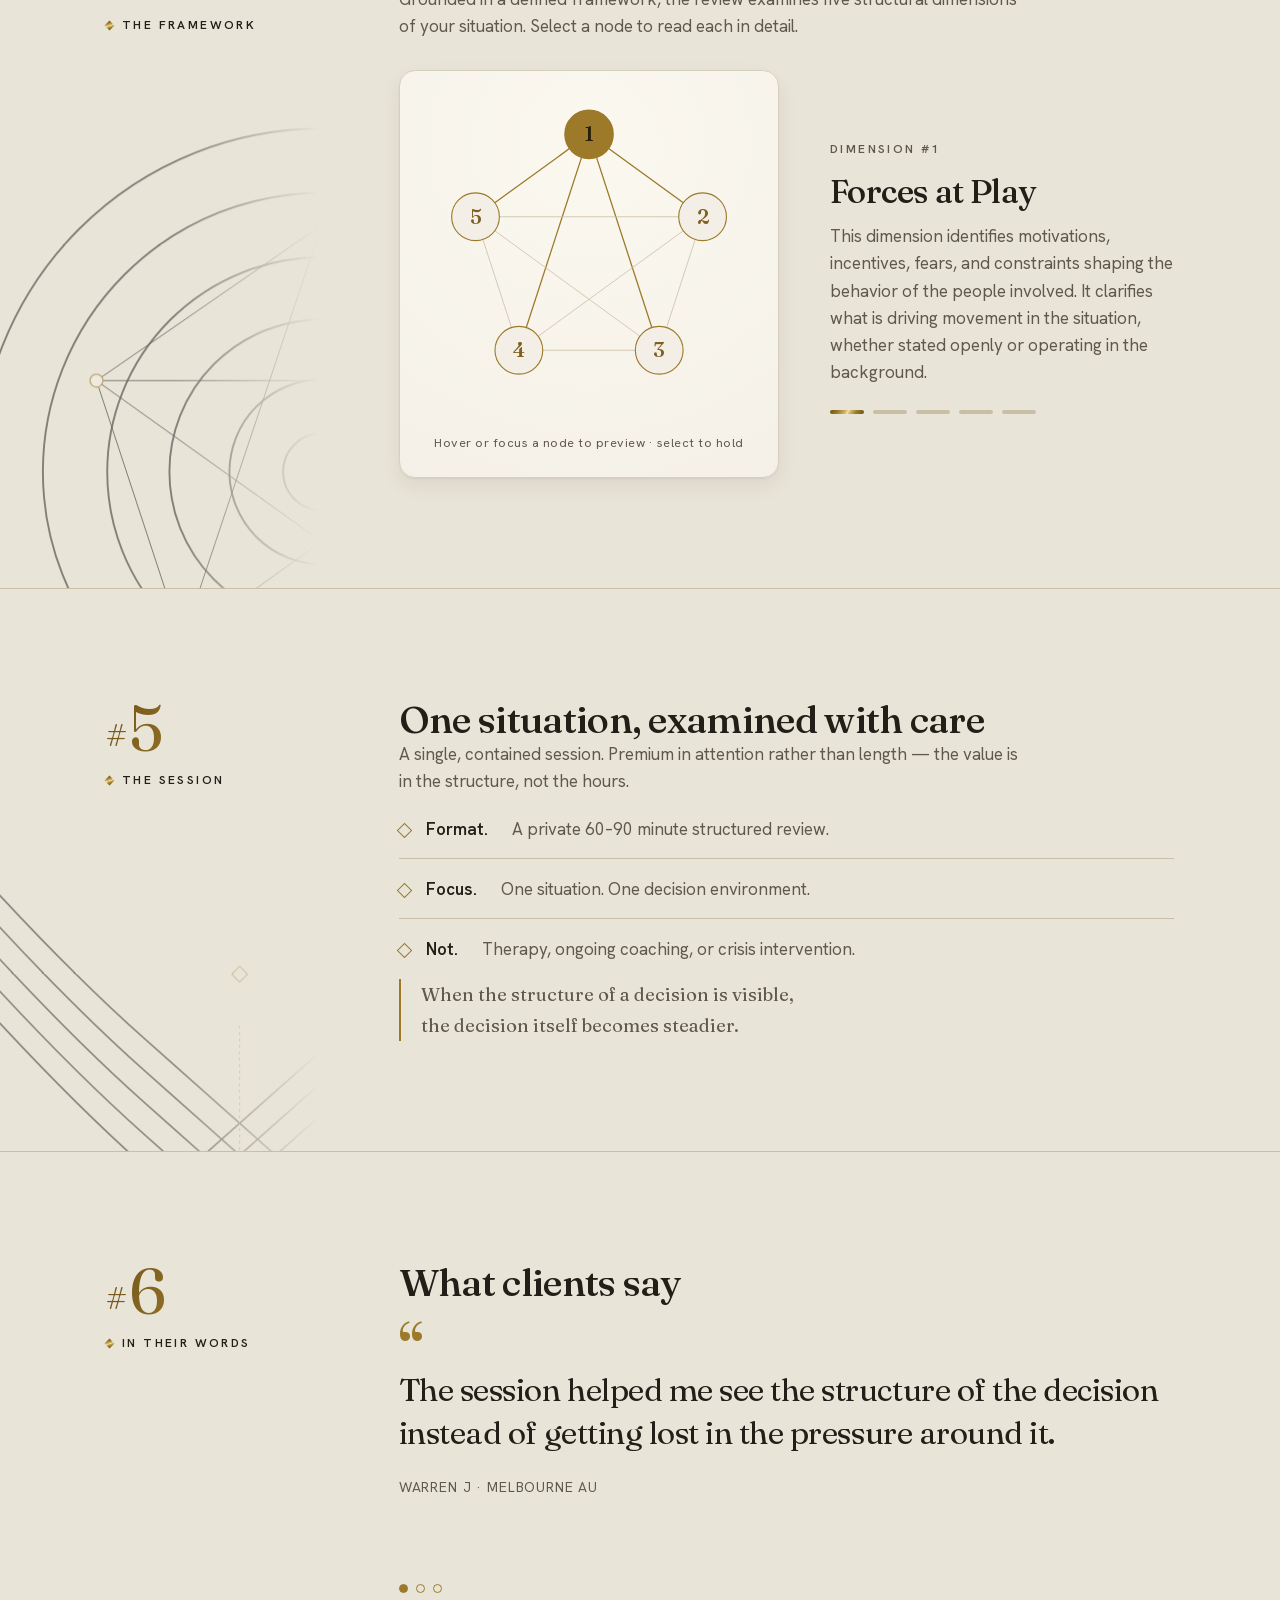
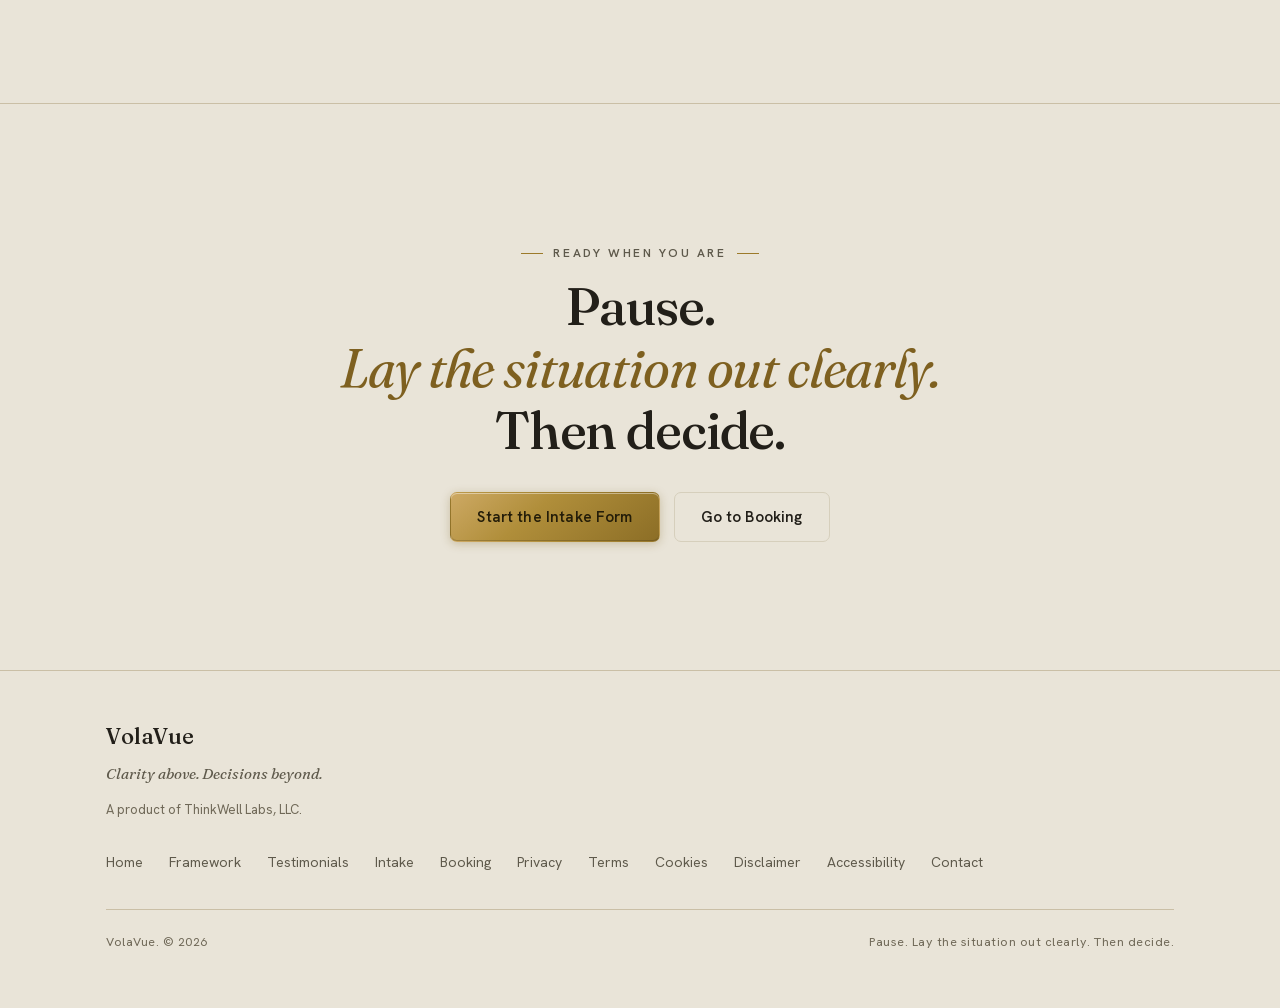
==== commit 8eaf8a44: "Confine aerial-view backgrounds to left gutter The art was sized as 48% width with background-size: " ====
--- a/assets/index.html
+++ b/assets/index.html
@@ -188,18 +188,19 @@
 .sec-grid{position:relative;z-index:1;display:grid;grid-template-columns:minmax(0,216px) minmax(0,1fr);gap:clamp(28px,6vw,84px)}
 .sec-head{position:relative}
 
-/* parallax aerial-map background, left ~48% of section */
+/* parallax aerial-map background — confined to the left gutter behind the numeral */
 .sec-bg{
-  position:absolute;left:-2%;top:-14%;height:128%;width:48%;
+  position:absolute;left:0;top:-14%;height:128%;
+  width:min(34vw,320px);
   background-repeat:no-repeat;background-position:left center;background-size:cover;
   color:#3e3826;
-  opacity:.78;
+  opacity:.55;
   pointer-events:none;z-index:0;
   will-change:transform;
-  mask-image:linear-gradient(to right,#000 0%,#000 60%,transparent 100%);
-  -webkit-mask-image:linear-gradient(to right,#000 0%,#000 60%,transparent 100%);
-}
-:root.dark .sec-bg{color:#cfc6ad;opacity:.55}
+  mask-image:linear-gradient(to right,#000 0%,#000 55%,transparent 100%);
+  -webkit-mask-image:linear-gradient(to right,#000 0%,#000 55%,transparent 100%);
+}
+:root.dark .sec-bg{color:#cfc6ad;opacity:.42}
 @media (max-width:860px){.sec-bg{display:none}}
 
 .sec-num{font-family:'Fraunces',serif;font-size:clamp(3rem,5vw,4.3rem);font-weight:400;line-height:.9;display:block}
